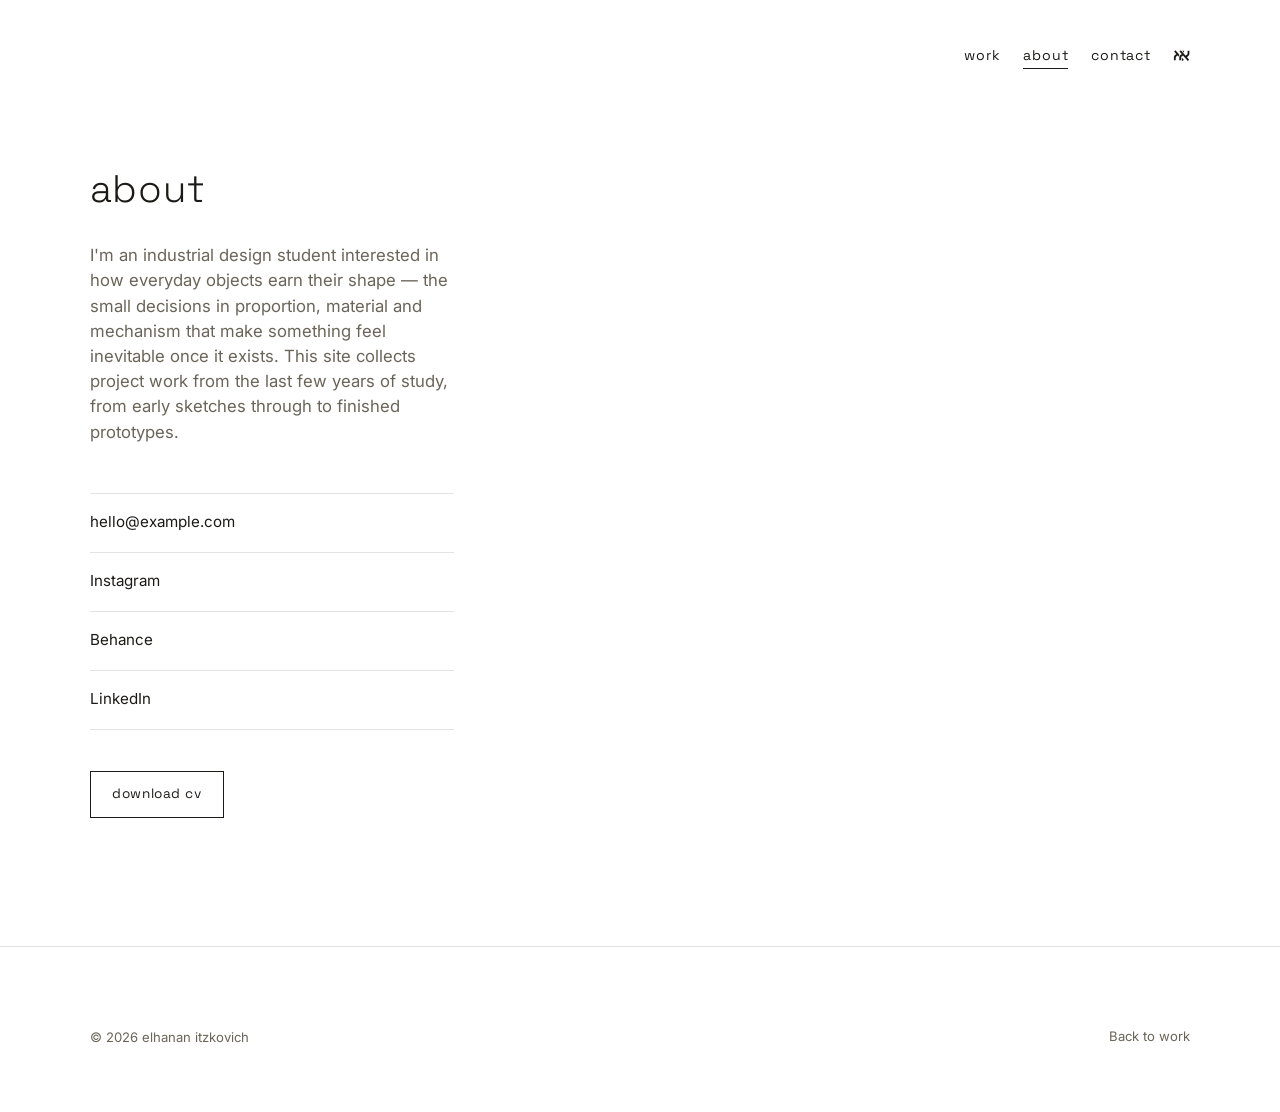
==== about.html @ efc43c5c "Initial commit: portfolio demo site Minimalist industrial design portfolio with scroll-drawn single-" ====
<!doctype html>
<html lang="en">
<head>
  <meta charset="utf-8" />
  <meta name="viewport" content="width=device-width, initial-scale=1" />
  <title>About — elhanan itzkovich</title>
  <link rel="stylesheet" href="style.css" />
</head>
<body data-page="about">

  <nav class="site-nav" aria-label="Primary">
    <div class="menu-row">
      <a href="index.html#work" data-nav="work">Work</a>
      <a href="about.html" data-nav="about">About</a>
      <a href="about.html#contact" data-nav="contact">Contact</a>
      <a class="menu-logo" href="index.html" aria-label="elhanan itzkovich — home">
        <svg viewBox="10 6 114 86" aria-hidden="true" focusable="false">
          <g fill="none" stroke="var(--fg)" stroke-width="12">
            <path d="M22 18 L78 82"/>
            <path d="M78 18 L78 36 Q78 50 60 56"/>
            <path d="M22 82 L22 64 Q22 50 40 44"/>
          </g>
          <g fill="none" stroke="var(--bg)" stroke-width="22" transform="translate(36,0)">
            <path d="M22 18 L78 82"/>
            <path d="M78 18 L78 36 Q78 50 60 56"/>
            <path d="M22 82 L22 64 Q22 50 40 44"/>
          </g>
          <g fill="none" stroke="var(--fg)" stroke-width="12" transform="translate(36,0)">
            <path d="M22 18 L78 82"/>
            <path d="M78 18 L78 36 Q78 50 60 56"/>
            <path d="M22 82 L22 64 Q22 50 40 44"/>
          </g>
        </svg>
      </a>
    </div>
    <button class="dot" aria-label="Open menu" type="button"></button>
  </nav>

  <main class="about-main" id="contact">
    <h1>About</h1>
    <p class="bio" id="about-bio"></p>

    <div class="about-links">
      <a id="link-email" href="#">
        <span class="link-label">Email</span>
        <span class="arrow">&rarr;</span>
      </a>
      <a id="link-instagram" href="#" target="_blank" rel="noopener">
        <span class="link-label">Instagram</span>
        <span class="arrow">&rarr;</span>
      </a>
      <a id="link-behance" href="#" target="_blank" rel="noopener">
        <span class="link-label">Behance</span>
        <span class="arrow">&rarr;</span>
      </a>
      <a id="link-linkedin" href="#" target="_blank" rel="noopener">
        <span class="link-label">LinkedIn</span>
        <span class="arrow">&rarr;</span>
      </a>
    </div>

    <a class="cv-button" id="cv-button" href="#" download>
      Download CV
    </a>
  </main>

  <footer class="site-footer">
    <span>&copy; <span id="year"></span> elhanan itzkovich</span>
    <a href="index.html#work">Back to work</a>
  </footer>

  <script src="data/works.js"></script>
  <script src="shared.js"></script>
  <script>document.getElementById("year").textContent = new Date().getFullYear();</script>
</body>
</html>
---- style.css ----
/* ---------------------------------------------------------------------
   Design tokens. Swap fonts / colors here to restyle the whole site.
   ------------------------------------------------------------------- */
@import url('https://fonts.googleapis.com/css2?family=Space+Grotesk:wght@300;400;500&family=Inter:wght@400;500&display=swap');

:root {
  --bg: #ffffff;
  --fg: #1c1a17;
  --fg-soft: #6b6559;
  --fg-faint: #a39c8c;
  --border: rgba(28, 26, 23, 0.12);
  --surface: rgba(28, 26, 23, 0.045);
  --surface-strong: rgba(28, 26, 23, 0.08);

  --font-display: 'Space Grotesk', 'Inter', ui-sans-serif, system-ui, -apple-system, sans-serif;
  --font-body: 'Inter', ui-sans-serif, system-ui, -apple-system, sans-serif;

  --ease: cubic-bezier(.22, 1, .36, 1);
  --dur-fast: .25s;
  --dur-med: .6s;
  --dur-slow: 1.1s;

  --lens-size: 220px;
  --page-pad: 7vw;
  color-scheme: light;
}

@media (prefers-color-scheme: dark) {
  :root {
    --bg: #15130f;
    --fg: #ece7dc;
    --fg-soft: #a9a193;
    --fg-faint: #716a5c;
    --border: rgba(236, 231, 220, 0.14);
    --surface: rgba(236, 231, 220, 0.05);
    --surface-strong: rgba(236, 231, 220, 0.09);
    color-scheme: dark;
  }
}

@media (prefers-reduced-motion: reduce) {
  :root {
    --dur-fast: .001s;
    --dur-med: .001s;
    --dur-slow: .001s;
  }
}

* { box-sizing: border-box; }

html, body {
  background: var(--bg);
  color: var(--fg);
}

body {
  margin: 0;
  font-family: var(--font-body);
  font-size: 16px;
  line-height: 1.5;
  -webkit-font-smoothing: antialiased;
  overflow-x: hidden;
}

img, svg, video { display: block; max-width: 100%; }

a {
  color: inherit;
  text-decoration: none;
}

ul { margin: 0; padding: 0; list-style: none; }

::selection { background: var(--fg); color: var(--bg); }

.visually-hidden {
  position: absolute;
  width: 1px; height: 1px;
  overflow: hidden;
  clip: rect(0 0 0 0);
  white-space: nowrap;
}

/* ---------------------------------------------------------------------
   Logo mark, sitting inside the nav row to the right of the menu links.
   ------------------------------------------------------------------- */
.site-nav .menu-logo {
  display: flex;
  align-items: center;
  width: 17px;
  color: var(--fg);
  opacity: 1;
  transition: opacity var(--dur-fast) var(--ease);
}

.site-nav .menu-logo svg {
  display: block;
  width: 100%;
  height: auto;
}

.site-nav .menu-logo:hover { opacity: .6; }

/* ---------------------------------------------------------------------
   Nav: Work · About · Contact, collapsing into a dot on scroll.
   ------------------------------------------------------------------- */
.site-nav {
  position: fixed;
  top: 2.2rem;
  right: var(--page-pad);
  z-index: 100;
}

.site-nav .menu-row {
  display: flex;
  align-items: center;
  gap: 1.6em;
  font-family: var(--font-display);
  font-weight: 400;
  font-size: .88rem;
  letter-spacing: .06em;
  text-transform: lowercase;
  padding: .5em 0;
  opacity: 1;
  transform: scale(1) translateX(0);
  transform-origin: right center;
  transition: opacity var(--dur-med) var(--ease), transform var(--dur-med) var(--ease);
}

.site-nav .menu-row a {
  position: relative;
  padding: .2em 0;
}

.site-nav .menu-row a::after {
  content: "";
  position: absolute;
  left: 0; right: 100%;
  bottom: 0;
  height: 1px;
  background: currentColor;
  transition: right var(--dur-fast) var(--ease);
}

.site-nav .menu-row a:hover::after,
.site-nav .menu-row a[aria-current="page"]::after {
  right: 0;
}

.site-nav .dot {
  position: absolute;
  top: 50%;
  right: 0;
  width: 22px;
  height: 22px;
  padding: 0;
  border: none;
  border-radius: 50%;
  background: var(--fg);
  transform: translate(0, -50%) scale(0);
  opacity: 0;
  transition: opacity var(--dur-fast) var(--ease), transform var(--dur-fast) var(--ease);
  cursor: pointer;
}

@keyframes dot-pop-in {
  0% { transform: translate(0, -50%) scale(0); }
  55% { transform: translate(0, -50%) scale(1.6); }
  100% { transform: translate(0, -50%) scale(1); }
}

@keyframes dot-pop-out {
  0% { transform: translate(0, -50%) scale(1); }
  40% { transform: translate(0, -50%) scale(1.6); }
  100% { transform: translate(0, -50%) scale(0); }
}

.site-nav.collapsed .menu-row {
  opacity: 0;
  pointer-events: none;
  transform: scale(.15) translateX(10px);
}

.site-nav.collapsed .dot {
  opacity: 1;
  animation: dot-pop-in var(--dur-med) var(--ease) both;
}

.site-nav.collapsed.expanded .menu-row {
  opacity: 1;
  pointer-events: auto;
  transform: scale(1) translateX(0);
}

.site-nav.collapsed.expanded .dot {
  opacity: 0;
  animation: dot-pop-out var(--dur-med) var(--ease) both;
}

@media (hover: hover) {
  .site-nav.collapsed:hover .menu-row {
    opacity: 1;
    pointer-events: auto;
    transform: scale(1) translateX(0);
  }
  .site-nav.collapsed:hover .dot {
    opacity: 0;
    animation: dot-pop-out var(--dur-med) var(--ease) both;
  }
}

/* ---------------------------------------------------------------------
   Hero
   ------------------------------------------------------------------- */
.hero {
  min-height: 72vh;
  display: flex;
  flex-direction: column;
  justify-content: center;
  padding: 8rem var(--page-pad) 4rem;
}

.hero .name {
  font-family: var(--font-display);
  font-weight: 300;
  font-size: clamp(2.6rem, 9vw, 6.4rem);
  letter-spacing: .06em;
  line-height: 1.02;
  margin: 0;
  text-transform: lowercase;
}

.hero .tagline {
  margin: 1.4rem 0 0;
  font-size: clamp(.95rem, 1.6vw, 1.15rem);
  color: var(--fg-soft);
  letter-spacing: .02em;
  max-width: 32em;
}

.hero .scroll-cue {
  margin-top: 4rem;
  font-size: .78rem;
  letter-spacing: .14em;
  text-transform: uppercase;
  color: var(--fg-faint);
  display: flex;
  align-items: center;
  gap: .6em;
}

.hero .scroll-cue::after {
  content: "";
  width: 1px;
  height: 2.6rem;
  background: linear-gradient(var(--fg-faint), transparent);
  animation: cue-pulse 2.4s var(--ease) infinite;
}

@media (prefers-reduced-motion: reduce) {
  .hero .scroll-cue::after { animation: none; }
}

@keyframes cue-pulse {
  0%, 100% { opacity: .25; }
  50% { opacity: .9; }
}

/* ---------------------------------------------------------------------
   Works feed: asymmetric, alternating layout
   ------------------------------------------------------------------- */
.works-feed {
  padding: 6vh var(--page-pad) 20vh;
}

.work-entry {
  position: relative;
  display: flex;
  margin: 0 0 16vh;
}

.work-entry:last-child { margin-bottom: 4vh; }

.work-entry[data-align="left"] { justify-content: flex-start; }
.work-entry[data-align="right"] { justify-content: flex-end; }

.work-entry[data-size="large"] .work-card { width: min(640px, 72vw); }
.work-entry[data-size="medium"] .work-card { width: min(480px, 58vw); }
.work-entry[data-size="small"] .work-card { width: min(360px, 46vw); }

.work-entry:nth-child(odd) { transform: translateY(0); }
.work-entry:nth-child(even) { margin-top: 4vh; }

.work-card { display: block; }

.work-card a.work-link {
  display: block;
  color: inherit;
}

.work-visual {
  position: relative;
  aspect-ratio: 1 / 1.08;
  border-radius: 3px;
  overflow: hidden;
  background: var(--surface);
  cursor: pointer;
}

.work-visual .glow {
  position: absolute;
  inset: -25%;
  background-size: cover;
  background-position: center;
  filter: blur(46px) brightness(.5) saturate(1.3);
  transform: scale(1.15);
  opacity: .85;
  transition: opacity var(--dur-med) var(--ease);
}

.work-visual .tiny-bg,
.work-visual .medium-img {
  position: absolute;
  inset: 0;
  width: 100%;
  height: 100%;
  object-fit: cover;
}

.work-visual .tiny-bg {
  filter: blur(16px) saturate(1.05);
  transform: scale(1.12);
}

.work-visual .medium-img {
  opacity: 0;
  transition: opacity var(--dur-med) var(--ease);
  -webkit-mask-image: radial-gradient(circle var(--lens-size) at var(--mx, 50%) var(--my, 42%), #000 0%, #000 52%, transparent 96%);
  mask-image: radial-gradient(circle var(--lens-size) at var(--mx, 50%) var(--my, 42%), #000 0%, #000 52%, transparent 96%);
}

.work-visual .medium-img.loaded { opacity: 1; }

.work-visual.lens-active .medium-img.loaded { opacity: 1; }

.work-visual .sketch-svg {
  position: absolute;
  inset: 0;
  width: 100%;
  height: 100%;
}

.work-visual .sketch-svg path {
  fill: none;
  stroke: var(--fg);
  stroke-width: 1.6;
  stroke-linecap: round;
  stroke-linejoin: round;
  vector-effect: non-scaling-stroke;
}

/* mobile / no-hover: reveal fully once drawn, no lens mask */
.work-visual.revealed .medium-img {
  -webkit-mask-image: none;
  mask-image: none;
  opacity: 1;
}

.work-meta {
  margin-top: 1.1rem;
  display: flex;
  align-items: baseline;
  justify-content: space-between;
  gap: 1em;
  font-size: .82rem;
  color: var(--fg-soft);
}

.work-meta .work-title {
  font-family: var(--font-display);
  font-size: 1rem;
  color: var(--fg);
  letter-spacing: .01em;
}

.work-meta .work-tags { white-space: nowrap; }

/* Hover tooltip (desktop) */
.work-tooltip {
  position: absolute;
  left: 1rem;
  bottom: 1rem;
  max-width: calc(100% - 2rem);
  background: var(--bg);
  border: 1px solid var(--border);
  padding: .9rem 1.1rem;
  opacity: 0;
  transform: translateY(6px);
  transition: opacity var(--dur-fast) var(--ease), transform var(--dur-fast) var(--ease);
  pointer-events: none;
  z-index: 2;
}

@media (hover: hover) {
  .work-visual:hover .work-tooltip,
  .work-visual:focus-visible .work-tooltip {
    opacity: 1;
    transform: translateY(0);
  }
}

.work-tooltip .tt-title {
  font-family: var(--font-display);
  font-size: .95rem;
  letter-spacing: .01em;
}

.work-tooltip .tt-sub {
  margin-top: .2rem;
  font-size: .76rem;
  color: var(--fg-soft);
  letter-spacing: .03em;
}

.work-tooltip .tt-desc {
  margin-top: .5rem;
  font-size: .8rem;
  color: var(--fg-soft);
  max-width: 28em;
}

/* Mobile: no hover, so description sits below the sketch */
.work-card .mobile-caption {
  display: none;
}

@media (hover: none) {
  .work-tooltip { display: none; }
  .work-card .mobile-caption {
    display: block;
    margin-top: .9rem;
    font-size: .85rem;
    color: var(--fg-soft);
  }
  .work-card .mobile-caption .tt-title {
    font-family: var(--font-display);
    font-size: 1rem;
    color: var(--fg);
  }
  .work-card .mobile-caption .tt-sub {
    margin-top: .15rem;
    font-size: .76rem;
    letter-spacing: .03em;
  }
  .work-card .mobile-caption .tt-desc { margin-top: .45rem; }
}

@media (max-width: 720px) {
  .work-entry[data-size="large"] .work-card,
  .work-entry[data-size="medium"] .work-card,
  .work-entry[data-size="small"] .work-card {
    width: 88vw;
  }
  .work-entry { justify-content: center !important; }
  .work-entry:nth-child(even) { margin-top: 0; }
  .work-entry { margin-bottom: 11vh; }
  .hero { padding: 7rem var(--page-pad) 3rem; min-height: 60vh; }
}

/* ---------------------------------------------------------------------
   Footer (home)
   ------------------------------------------------------------------- */
.site-footer {
  padding: 5rem var(--page-pad) 4rem;
  border-top: 1px solid var(--border);
  display: flex;
  justify-content: space-between;
  align-items: center;
  flex-wrap: wrap;
  gap: 1.2rem;
  font-size: .82rem;
  color: var(--fg-soft);
}

.site-footer a { border-bottom: 1px solid transparent; transition: border-color var(--dur-fast) var(--ease); }
.site-footer a:hover { border-color: currentColor; }

/* ---------------------------------------------------------------------
   Project page
   ------------------------------------------------------------------- */
.project-header {
  padding: 9rem var(--page-pad) 3rem;
  max-width: 48em;
}

.project-header .back-link {
  display: inline-flex;
  align-items: center;
  gap: .5em;
  font-size: .8rem;
  letter-spacing: .04em;
  color: var(--fg-soft);
  margin-bottom: 2.4rem;
}

.project-header .back-link:hover { color: var(--fg); }

.project-header .p-title {
  font-family: var(--font-display);
  font-weight: 300;
  font-size: clamp(2rem, 5.6vw, 3.4rem);
  letter-spacing: .02em;
  margin: 0 0 .9rem;
  text-transform: lowercase;
}

.project-header .p-meta {
  font-size: .85rem;
  letter-spacing: .04em;
  color: var(--fg-soft);
  text-transform: uppercase;
  margin-bottom: 1.6rem;
}

.project-header .p-meta span + span::before { content: " \2014 "; }

.project-header .p-intro {
  font-size: 1.05rem;
  color: var(--fg-soft);
  max-width: 38em;
}

.project-hero-visual {
  margin: 1rem var(--page-pad) 5rem;
  position: relative;
  background: var(--surface);
  aspect-ratio: 16 / 9;
  overflow: hidden;
  border-radius: 3px;
}

.project-hero-visual .glow {
  position: absolute;
  inset: -25%;
  background-size: cover;
  background-position: center;
  filter: blur(60px) brightness(.5) saturate(1.3);
  transform: scale(1.15);
  opacity: .7;
}

.project-hero-visual img {
  position: absolute;
  inset: 0;
  width: 100%;
  height: 100%;
  object-fit: cover;
}

.project-section {
  padding: 0 var(--page-pad) 5rem;
  max-width: 48em;
}

.project-section h2 {
  font-family: var(--font-display);
  font-weight: 400;
  font-size: 1rem;
  letter-spacing: .1em;
  text-transform: uppercase;
  color: var(--fg-soft);
  margin: 0 0 1.2rem;
}

.project-section p { color: var(--fg-soft); margin: 0 0 1em; }

.project-section ul.materials-list {
  display: flex;
  flex-direction: column;
  gap: .5em;
}

.project-section ul.materials-list li {
  padding: .6em 0;
  border-bottom: 1px solid var(--border);
  font-size: .95rem;
  color: var(--fg-soft);
}

.project-gallery {
  padding: 0 var(--page-pad) 5rem;
  display: grid;
  grid-template-columns: repeat(2, 1fr);
  gap: 1.4rem;
}

.project-gallery figure {
  margin: 0;
  background: var(--surface);
  overflow: hidden;
  border-radius: 3px;
}

.project-gallery img, .project-gallery video {
  width: 100%;
  height: 100%;
  object-fit: cover;
  aspect-ratio: 4 / 5;
}

.project-gallery figcaption {
  margin-top: .6rem;
  font-size: .78rem;
  color: var(--fg-faint);
}

.project-gallery .gallery-item:first-child {
  grid-column: 1 / -1;
}
.project-gallery .gallery-item:first-child img,
.project-gallery .gallery-item:first-child video {
  aspect-ratio: 16 / 9;
}

@media (max-width: 640px) {
  .project-gallery { grid-template-columns: 1fr; }
}

.project-nav {
  display: flex;
  justify-content: space-between;
  border-top: 1px solid var(--border);
  margin: 2rem var(--page-pad) 0;
  padding-top: 0;
}

.project-nav a {
  flex: 1;
  padding: 2.4rem 0;
  font-size: .85rem;
  color: var(--fg-soft);
  display: flex;
  flex-direction: column;
  gap: .4em;
  transition: color var(--dur-fast) var(--ease);
}

.project-nav a:hover { color: var(--fg); }

.project-nav a.next { text-align: right; align-items: flex-end; }

.project-nav .nav-label {
  font-size: .72rem;
  letter-spacing: .12em;
  text-transform: uppercase;
  color: var(--fg-faint);
}

.project-nav .nav-title {
  font-family: var(--font-display);
  font-size: 1.1rem;
  color: inherit;
  text-transform: lowercase;
}

.not-found {
  padding: 10rem var(--page-pad);
  text-align: center;
}

/* ---------------------------------------------------------------------
   About page
   ------------------------------------------------------------------- */
.about-main {
  padding: 10rem var(--page-pad) 8rem;
  max-width: 34em;
}

.about-main h1 {
  font-family: var(--font-display);
  font-weight: 300;
  font-size: clamp(1.8rem, 4vw, 2.4rem);
  letter-spacing: .02em;
  margin: 0 0 1.6rem;
  text-transform: lowercase;
}

.about-main .bio {
  font-size: 1.05rem;
  color: var(--fg-soft);
  margin-bottom: 3rem;
}

.about-links {
  display: flex;
  flex-direction: column;
  gap: 0;
  border-top: 1px solid var(--border);
  margin-bottom: 2.6rem;
}

.about-links a, .about-links .static-row {
  display: flex;
  justify-content: space-between;
  align-items: center;
  padding: 1.1rem 0;
  border-bottom: 1px solid var(--border);
  font-size: .95rem;
}

.about-links a .arrow {
  opacity: 0;
  transform: translateX(-4px);
  transition: opacity var(--dur-fast) var(--ease), transform var(--dur-fast) var(--ease);
}

.about-links a:hover .arrow {
  opacity: 1;
  transform: translateX(0);
}

.cv-button {
  display: inline-flex;
  align-items: center;
  gap: .6em;
  padding: .9em 1.6em;
  border: 1px solid var(--fg);
  font-family: var(--font-display);
  font-size: .85rem;
  letter-spacing: .04em;
  text-transform: lowercase;
  transition: background var(--dur-fast) var(--ease), color var(--dur-fast) var(--ease);
}

.cv-button:hover {
  background: var(--fg);
  color: var(--bg);
}
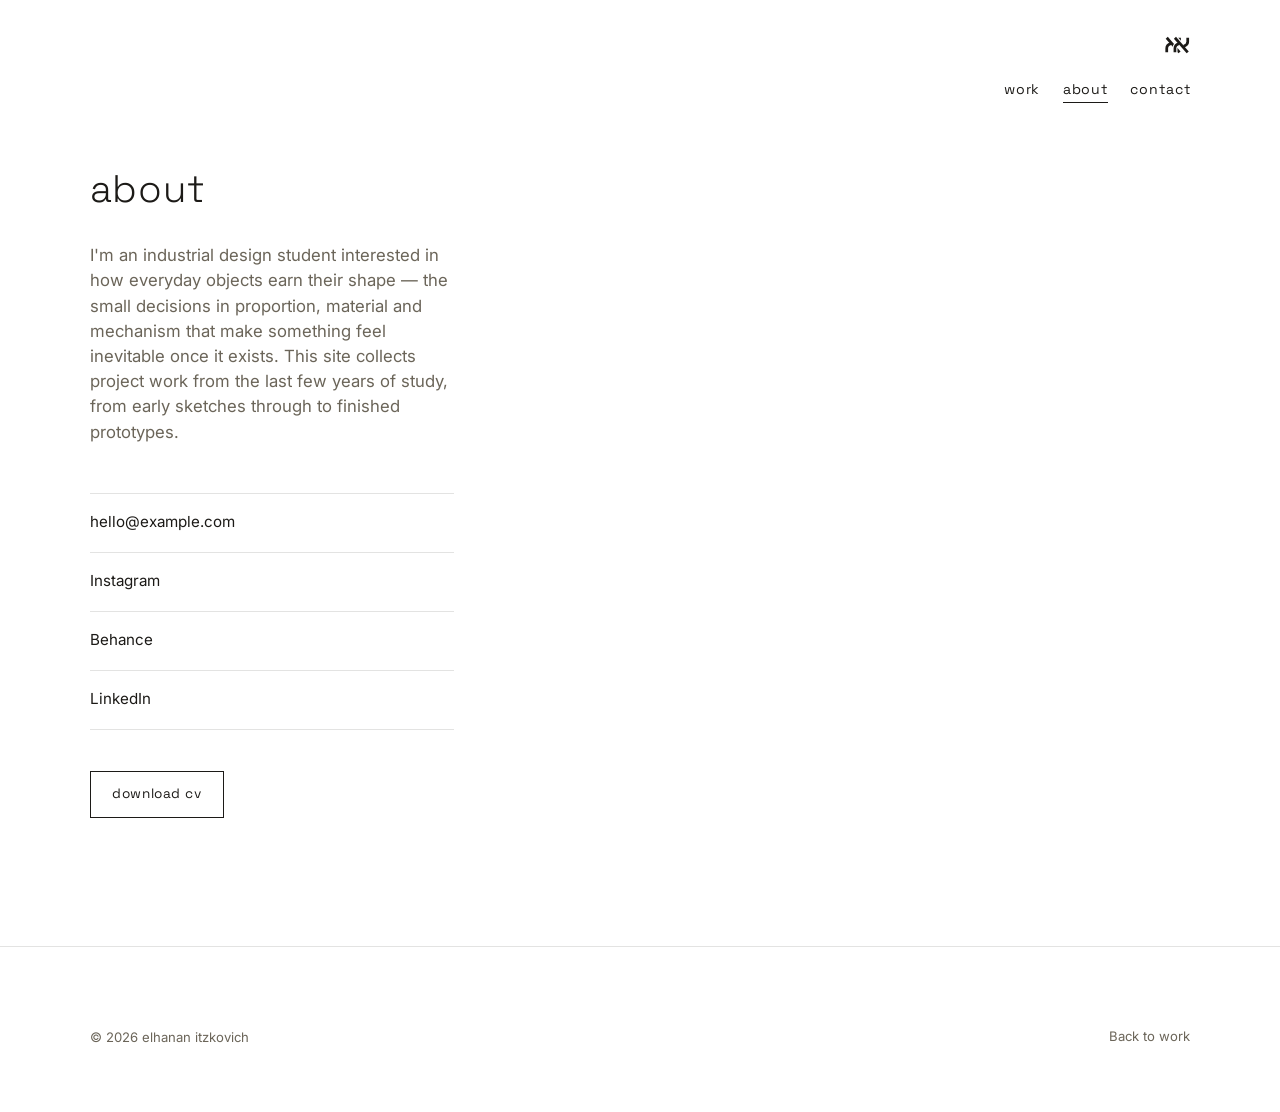
==== commit fcb608a2: "Move the logo above the nav, out of the collapsing menu The logo lived inside .menu-row, so it shran" ====
--- a/about.html
+++ b/about.html
@@ -9,31 +9,33 @@
 <body data-page="about">
 
   <nav class="site-nav" aria-label="Primary">
-    <div class="menu-row">
-      <a href="index.html#work" data-nav="work">Work</a>
-      <a href="about.html" data-nav="about">About</a>
-      <a href="about.html#contact" data-nav="contact">Contact</a>
-      <a class="menu-logo" href="index.html" aria-label="elhanan itzkovich — home">
-        <svg viewBox="10 6 114 86" aria-hidden="true" focusable="false">
-          <g fill="none" stroke="var(--fg)" stroke-width="12">
-            <path d="M22 18 L78 82"/>
-            <path d="M78 18 L78 36 Q78 50 60 56"/>
-            <path d="M22 82 L22 64 Q22 50 40 44"/>
-          </g>
-          <g fill="none" stroke="var(--bg)" stroke-width="22" transform="translate(36,0)">
-            <path d="M22 18 L78 82"/>
-            <path d="M78 18 L78 36 Q78 50 60 56"/>
-            <path d="M22 82 L22 64 Q22 50 40 44"/>
-          </g>
-          <g fill="none" stroke="var(--fg)" stroke-width="12" transform="translate(36,0)">
-            <path d="M22 18 L78 82"/>
-            <path d="M78 18 L78 36 Q78 50 60 56"/>
-            <path d="M22 82 L22 64 Q22 50 40 44"/>
-          </g>
-        </svg>
-      </a>
+    <a class="menu-logo" href="index.html" aria-label="elhanan itzkovich — home">
+      <svg viewBox="10 6 114 86" aria-hidden="true" focusable="false">
+        <g fill="none" stroke="var(--fg)" stroke-width="12">
+          <path d="M22 18 L78 82"/>
+          <path d="M78 18 L78 36 Q78 50 60 56"/>
+          <path d="M22 82 L22 64 Q22 50 40 44"/>
+        </g>
+        <g fill="none" stroke="var(--bg)" stroke-width="22" transform="translate(36,0)">
+          <path d="M22 18 L78 82"/>
+          <path d="M78 18 L78 36 Q78 50 60 56"/>
+          <path d="M22 82 L22 64 Q22 50 40 44"/>
+        </g>
+        <g fill="none" stroke="var(--fg)" stroke-width="12" transform="translate(36,0)">
+          <path d="M22 18 L78 82"/>
+          <path d="M78 18 L78 36 Q78 50 60 56"/>
+          <path d="M22 82 L22 64 Q22 50 40 44"/>
+        </g>
+      </svg>
+    </a>
+    <div class="nav-controls">
+      <div class="menu-row">
+        <a href="index.html#work" data-nav="work">Work</a>
+        <a href="about.html" data-nav="about">About</a>
+        <a href="about.html#contact" data-nav="contact">Contact</a>
+      </div>
+      <button class="dot" aria-label="Open menu" type="button"></button>
     </div>
-    <button class="dot" aria-label="Open menu" type="button"></button>
   </nav>
 
   <main class="about-main" id="contact">
--- a/style.css
+++ b/style.css
@@ -20,7 +20,6 @@
   --dur-med: .6s;
   --dur-slow: 1.1s;
 
-  --lens-size: 220px;
   --page-pad: 7vw;
   color-scheme: light;
 }
@@ -82,12 +81,14 @@
 }
 
 /* ---------------------------------------------------------------------
-   Logo mark, sitting inside the nav row to the right of the menu links.
+   Logo mark, sitting above the menu row/dot — independent of them, so
+   it stays put while the menu collapses into a dot on scroll.
    ------------------------------------------------------------------- */
 .site-nav .menu-logo {
   display: flex;
   align-items: center;
-  width: 17px;
+  width: 26px;
+  margin-bottom: .9rem;
   color: var(--fg);
   opacity: 1;
   transition: opacity var(--dur-fast) var(--ease);
@@ -109,6 +110,13 @@
   top: 2.2rem;
   right: var(--page-pad);
   z-index: 100;
+  display: flex;
+  flex-direction: column;
+  align-items: flex-end;
+}
+
+.site-nav .nav-controls {
+  position: relative;
 }
 
 .site-nav .menu-row {
@@ -270,78 +278,66 @@
    Works feed: asymmetric, alternating layout
    ------------------------------------------------------------------- */
 .works-feed {
+  position: relative;
   padding: 6vh var(--page-pad) 20vh;
 }
 
 .work-entry {
   position: relative;
-  display: flex;
-  margin: 0 0 16vh;
+  z-index: 1;
+  display: flex;
+  margin: 0 0 20vh;
+  margin-left: var(--indent, 0%);
 }
 
 .work-entry:last-child { margin-bottom: 4vh; }
-
-.work-entry[data-align="left"] { justify-content: flex-start; }
-.work-entry[data-align="right"] { justify-content: flex-end; }
 
 .work-entry[data-size="large"] .work-card { width: min(640px, 72vw); }
 .work-entry[data-size="medium"] .work-card { width: min(480px, 58vw); }
 .work-entry[data-size="small"] .work-card { width: min(360px, 46vw); }
 
-.work-entry:nth-child(odd) { transform: translateY(0); }
-.work-entry:nth-child(even) { margin-top: 4vh; }
-
 .work-card { display: block; }
 
-.work-card a.work-link {
-  display: block;
-  color: inherit;
-}
-
-.work-visual {
-  position: relative;
-  aspect-ratio: 1 / 1.08;
-  border-radius: 3px;
-  overflow: hidden;
-  background: var(--surface);
-  cursor: pointer;
-}
-
-.work-visual .glow {
+/* The thread connecting one work's line to the next: positioned behind
+   the whole gap (including the title/caption text), spanning from the
+   bottom of the sketch above to the top of the sketch below — their
+   actual horizontal centers, measured in JS, since works sit at varying
+   indents rather than directly above one another. */
+.work-connector {
   position: absolute;
-  inset: -25%;
-  background-size: cover;
-  background-position: center;
-  filter: blur(46px) brightness(.5) saturate(1.3);
-  transform: scale(1.15);
-  opacity: .85;
-  transition: opacity var(--dur-med) var(--ease);
-}
-
-.work-visual .tiny-bg,
-.work-visual .medium-img {
+  left: 0;
+  width: 100%;
+  z-index: 0;
+  pointer-events: none;
+}
+
+.work-connector svg {
   position: absolute;
   inset: 0;
   width: 100%;
   height: 100%;
-  object-fit: cover;
-}
-
-.work-visual .tiny-bg {
-  filter: blur(16px) saturate(1.05);
-  transform: scale(1.12);
-}
-
-.work-visual .medium-img {
-  opacity: 0;
-  transition: opacity var(--dur-med) var(--ease);
-  -webkit-mask-image: radial-gradient(circle var(--lens-size) at var(--mx, 50%) var(--my, 42%), #000 0%, #000 52%, transparent 96%);
-  mask-image: radial-gradient(circle var(--lens-size) at var(--mx, 50%) var(--my, 42%), #000 0%, #000 52%, transparent 96%);
-}
-
-.work-visual .medium-img.loaded { opacity: 1; }
-
-.work-visual.lens-active .medium-img.loaded { opacity: 1; }
+  overflow: visible;
+}
+
+.work-connector path {
+  fill: none;
+  stroke: var(--fg);
+  stroke-width: 1.6;
+  stroke-linecap: round;
+  vector-effect: non-scaling-stroke;
+}
+
+.work-card a.work-link {
+  display: block;
+  color: inherit;
+}
+
+.work-visual {
+  position: relative;
+  aspect-ratio: 1 / 1.08;
+  cursor: pointer;
+  overflow: hidden;
+}
 
 .work-visual .sketch-svg {
   position: absolute;
@@ -359,13 +355,6 @@
   vector-effect: non-scaling-stroke;
 }
 
-/* mobile / no-hover: reveal fully once drawn, no lens mask */
-.work-visual.revealed .medium-img {
-  -webkit-mask-image: none;
-  mask-image: none;
-  opacity: 1;
-}
-
 .work-meta {
   margin-top: 1.1rem;
   display: flex;
@@ -387,25 +376,27 @@
 
 /* Hover tooltip (desktop) */
 .work-tooltip {
-  position: absolute;
-  left: 1rem;
-  bottom: 1rem;
-  max-width: calc(100% - 2rem);
+  position: fixed;
+  left: 0;
+  top: 0;
+  width: 260px;
   background: var(--bg);
   border: 1px solid var(--border);
   padding: .9rem 1.1rem;
   opacity: 0;
-  transform: translateY(6px);
+  transform: scale(.98);
+  transform-origin: top left;
   transition: opacity var(--dur-fast) var(--ease), transform var(--dur-fast) var(--ease);
   pointer-events: none;
-  z-index: 2;
+  z-index: 50;
+  will-change: left, top, transform;
 }
 
 @media (hover: hover) {
   .work-visual:hover .work-tooltip,
   .work-visual:focus-visible .work-tooltip {
     opacity: 1;
-    transform: translateY(0);
+    transform: scale(1);
   }
 }
 
@@ -461,9 +452,7 @@
   .work-entry[data-size="small"] .work-card {
     width: 88vw;
   }
-  .work-entry { justify-content: center !important; }
-  .work-entry:nth-child(even) { margin-top: 0; }
-  .work-entry { margin-bottom: 11vh; }
+  .work-entry { justify-content: center; margin-left: 0 !important; }
   .hero { padding: 7rem var(--page-pad) 3rem; min-height: 60vh; }
 }
 
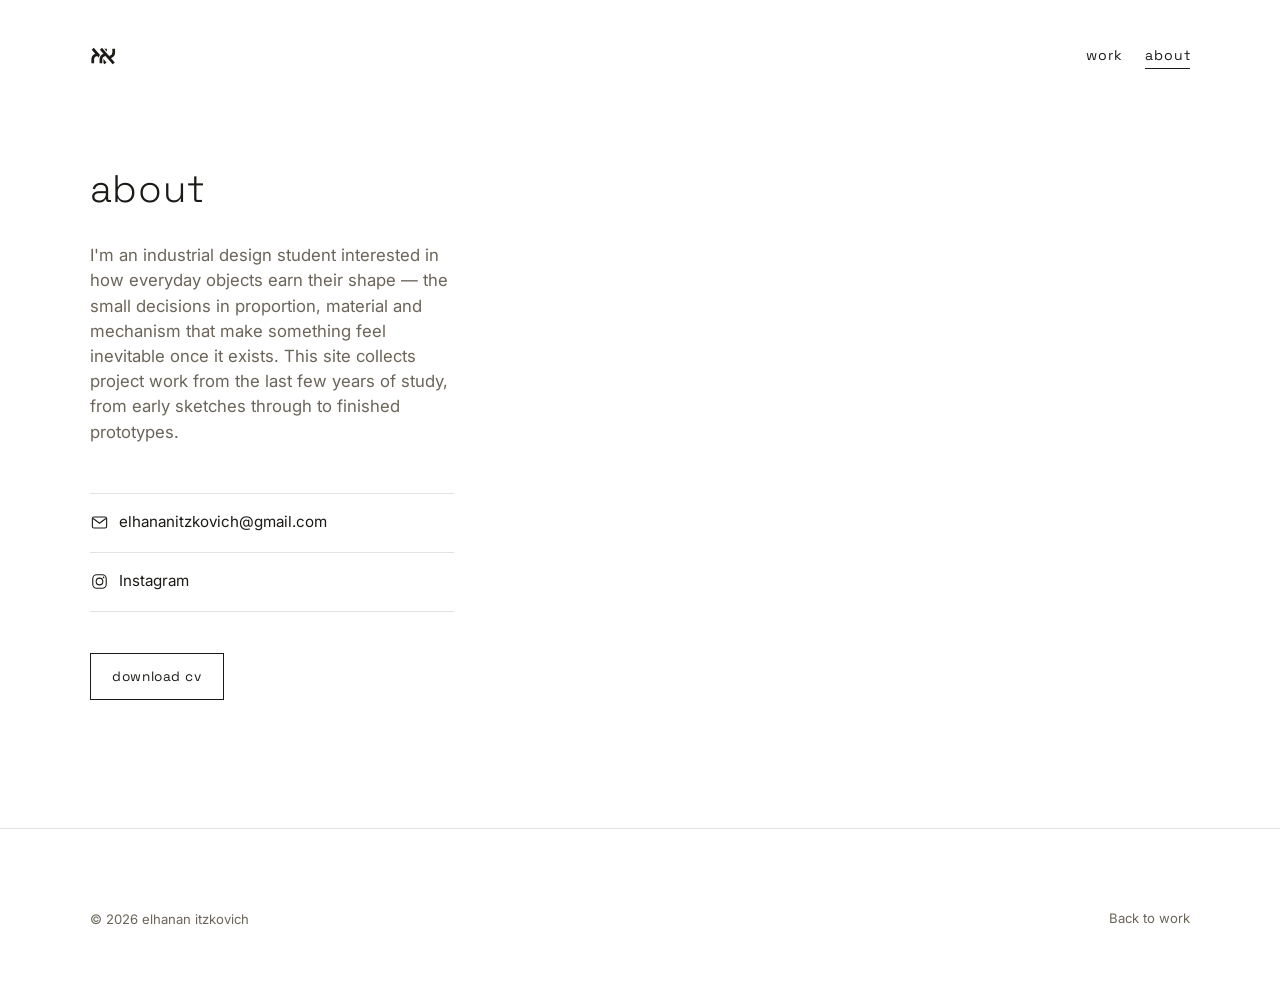
==== commit 5fee8e5d: "Nav cleanup, gallery layout, page transitions, social link redesign - Remove "Contact" from the nav " ====
--- a/about.html
+++ b/about.html
@@ -32,7 +32,6 @@
       <div class="menu-row">
         <a href="index.html#work" data-nav="work">Work</a>
         <a href="about.html" data-nav="about">About</a>
-        <a href="about.html#contact" data-nav="contact">Contact</a>
       </div>
       <button class="dot" aria-label="Open menu" type="button"></button>
     </div>
@@ -43,20 +42,25 @@
     <p class="bio" id="about-bio"></p>
 
     <div class="about-links">
-      <a id="link-email" href="#">
-        <span class="link-label">Email</span>
+      <a id="link-email" class="absorb-link" href="#">
+        <span class="link-main">
+          <svg class="link-icon" viewBox="0 0 24 24" fill="none" stroke="currentColor" stroke-width="1.4" aria-hidden="true">
+            <rect x="3" y="5" width="18" height="14" rx="2"/>
+            <path d="M4 7l8 6 8-6"/>
+          </svg>
+          <span class="link-label">Email</span>
+        </span>
         <span class="arrow">&rarr;</span>
       </a>
-      <a id="link-instagram" href="#" target="_blank" rel="noopener">
-        <span class="link-label">Instagram</span>
-        <span class="arrow">&rarr;</span>
-      </a>
-      <a id="link-behance" href="#" target="_blank" rel="noopener">
-        <span class="link-label">Behance</span>
-        <span class="arrow">&rarr;</span>
-      </a>
-      <a id="link-linkedin" href="#" target="_blank" rel="noopener">
-        <span class="link-label">LinkedIn</span>
+      <a id="link-instagram" class="absorb-link" href="#" target="_blank" rel="noopener">
+        <span class="link-main">
+          <svg class="link-icon" viewBox="0 0 24 24" fill="none" stroke="currentColor" stroke-width="1.4" aria-hidden="true">
+            <rect x="3.5" y="3.5" width="17" height="17" rx="5"/>
+            <circle cx="12" cy="12" r="4.2"/>
+            <circle cx="17.2" cy="6.8" r="1" fill="currentColor" stroke="none"/>
+          </svg>
+          <span class="link-label">Instagram</span>
+        </span>
         <span class="arrow">&rarr;</span>
       </a>
     </div>
--- a/style.css
+++ b/style.css
@@ -45,6 +45,40 @@
   }
 }
 
+/* ---------------------------------------------------------------------
+   Page transitions: a soft fade + rise between full page navigations
+   (home -> a project, project -> project, etc). Browsers without
+   cross-document View Transitions support just navigate normally, no
+   fallback needed.
+   ------------------------------------------------------------------- */
+@view-transition {
+  navigation: auto;
+}
+
+::view-transition-old(root),
+::view-transition-new(root) {
+  animation-duration: .45s;
+  animation-timing-function: var(--ease);
+}
+
+::view-transition-old(root) { animation-name: page-out; }
+::view-transition-new(root) { animation-name: page-in; }
+
+@keyframes page-out {
+  to { opacity: 0; transform: translateY(-10px); }
+}
+@keyframes page-in {
+  from { opacity: 0; transform: translateY(10px); }
+}
+
+@media (prefers-reduced-motion: reduce) {
+  ::view-transition-group(*),
+  ::view-transition-old(*),
+  ::view-transition-new(*) {
+    animation: none !important;
+  }
+}
+
 * { box-sizing: border-box; }
 
 html, body {
@@ -81,14 +115,15 @@
 }
 
 /* ---------------------------------------------------------------------
-   Logo mark, sitting above the menu row/dot — independent of them, so
-   it stays put while the menu collapses into a dot on scroll.
+   Logo mark, on the opposite (left) side from the menu/dot, but on
+   the same row — flex align-items:center on the shared .site-nav row
+   keeps it vertically centered against the dot regardless of either
+   element's own height, instead of lining them up by hand.
    ------------------------------------------------------------------- */
 .site-nav .menu-logo {
   display: flex;
   align-items: center;
   width: 26px;
-  margin-bottom: .9rem;
   color: var(--fg);
   opacity: 1;
   transition: opacity var(--dur-fast) var(--ease);
@@ -108,11 +143,13 @@
 .site-nav {
   position: fixed;
   top: 2.2rem;
+  left: var(--page-pad);
   right: var(--page-pad);
   z-index: 100;
   display: flex;
-  flex-direction: column;
-  align-items: flex-end;
+  flex-direction: row;
+  justify-content: space-between;
+  align-items: center;
 }
 
 .site-nav .nav-controls {
@@ -334,16 +371,20 @@
 
 .work-visual {
   position: relative;
-  aspect-ratio: 1 / 1.08;
   cursor: pointer;
   overflow: hidden;
 }
 
+/* The sketch SVG sizes itself directly from its own width + aspect-ratio
+   (not from a percentage height resolved against an ancestor) — some
+   WebKit/Safari builds don't reliably resolve a percentage height on an
+   absolutely positioned child against a parent sized only by
+   aspect-ratio, which let the SVG render far taller than its card on
+   macOS even though the same markup was fine elsewhere. */
 .work-visual .sketch-svg {
-  position: absolute;
-  inset: 0;
+  display: block;
   width: 100%;
-  height: 100%;
+  aspect-ratio: 1 / 1.08;
 }
 
 .work-visual .sketch-svg path {
@@ -382,7 +423,7 @@
   width: 260px;
   background: var(--bg);
   border: 1px solid var(--border);
-  padding: .9rem 1.1rem;
+  overflow: hidden;
   opacity: 0;
   transform: scale(.98);
   transform-origin: top left;
@@ -392,6 +433,21 @@
   will-change: left, top, transform;
 }
 
+.work-tooltip .tt-image {
+  display: block;
+  width: 100%;
+  aspect-ratio: 4 / 3;
+  object-fit: cover;
+}
+
+.work-tooltip .tt-title,
+.work-tooltip .tt-sub,
+.work-tooltip .tt-desc {
+  padding: 0 1.1rem;
+}
+
+.work-tooltip .tt-title { margin-top: .9rem; }
+
 @media (hover: hover) {
   .work-visual:hover .work-tooltip,
   .work-visual:focus-visible .work-tooltip {
@@ -415,6 +471,7 @@
 
 .work-tooltip .tt-desc {
   margin-top: .5rem;
+  padding-bottom: .9rem;
   font-size: .8rem;
   color: var(--fg-soft);
   max-width: 28em;
@@ -521,29 +578,15 @@
 
 .project-hero-visual {
   margin: 1rem var(--page-pad) 5rem;
-  position: relative;
   background: var(--surface);
-  aspect-ratio: 16 / 9;
   overflow: hidden;
   border-radius: 3px;
 }
 
-.project-hero-visual .glow {
-  position: absolute;
-  inset: -25%;
-  background-size: cover;
-  background-position: center;
-  filter: blur(60px) brightness(.5) saturate(1.3);
-  transform: scale(1.15);
-  opacity: .7;
-}
-
 .project-hero-visual img {
-  position: absolute;
-  inset: 0;
+  display: block;
   width: 100%;
-  height: 100%;
-  object-fit: cover;
+  height: auto;
 }
 
 .project-section {
@@ -591,10 +634,9 @@
 }
 
 .project-gallery img, .project-gallery video {
+  display: block;
   width: 100%;
-  height: 100%;
-  object-fit: cover;
-  aspect-ratio: 4 / 5;
+  height: auto;
 }
 
 .project-gallery figcaption {
@@ -603,12 +645,9 @@
   color: var(--fg-faint);
 }
 
-.project-gallery .gallery-item:first-child {
+.project-gallery .gallery-item:first-child,
+.project-gallery .gallery-item.wide {
   grid-column: 1 / -1;
-}
-.project-gallery .gallery-item:first-child img,
-.project-gallery .gallery-item:first-child video {
-  aspect-ratio: 16 / 9;
 }
 
 @media (max-width: 640px) {
@@ -695,12 +734,46 @@
   padding: 1.1rem 0;
   border-bottom: 1px solid var(--border);
   font-size: .95rem;
+  overflow: hidden;
+}
+
+.about-links .link-main {
+  display: flex;
+  align-items: center;
+  gap: .7em;
+  transform-origin: left center;
+  transition: transform .4s var(--ease), opacity .35s var(--ease);
+}
+
+.about-links .link-icon {
+  width: 19px;
+  height: 19px;
+  flex: none;
 }
 
 .about-links a .arrow {
   opacity: 0;
   transform: translateX(-4px);
   transition: opacity var(--dur-fast) var(--ease), transform var(--dur-fast) var(--ease);
+}
+
+/* The icon+label absorb into the arrow on click, instead of the page
+   just jumping away to the mail client / a new tab. */
+.about-links a.clicked .link-main {
+  transform: translateX(85%) scale(.15);
+  opacity: 0;
+}
+
+.about-links a.clicked .arrow {
+  opacity: 1;
+  transform: translateX(0);
+  animation: arrow-absorb .45s var(--ease);
+}
+
+@keyframes arrow-absorb {
+  0%, 40% { transform: scale(1); }
+  65% { transform: scale(1.4); }
+  100% { transform: scale(1); }
 }
 
 .about-links a:hover .arrow {
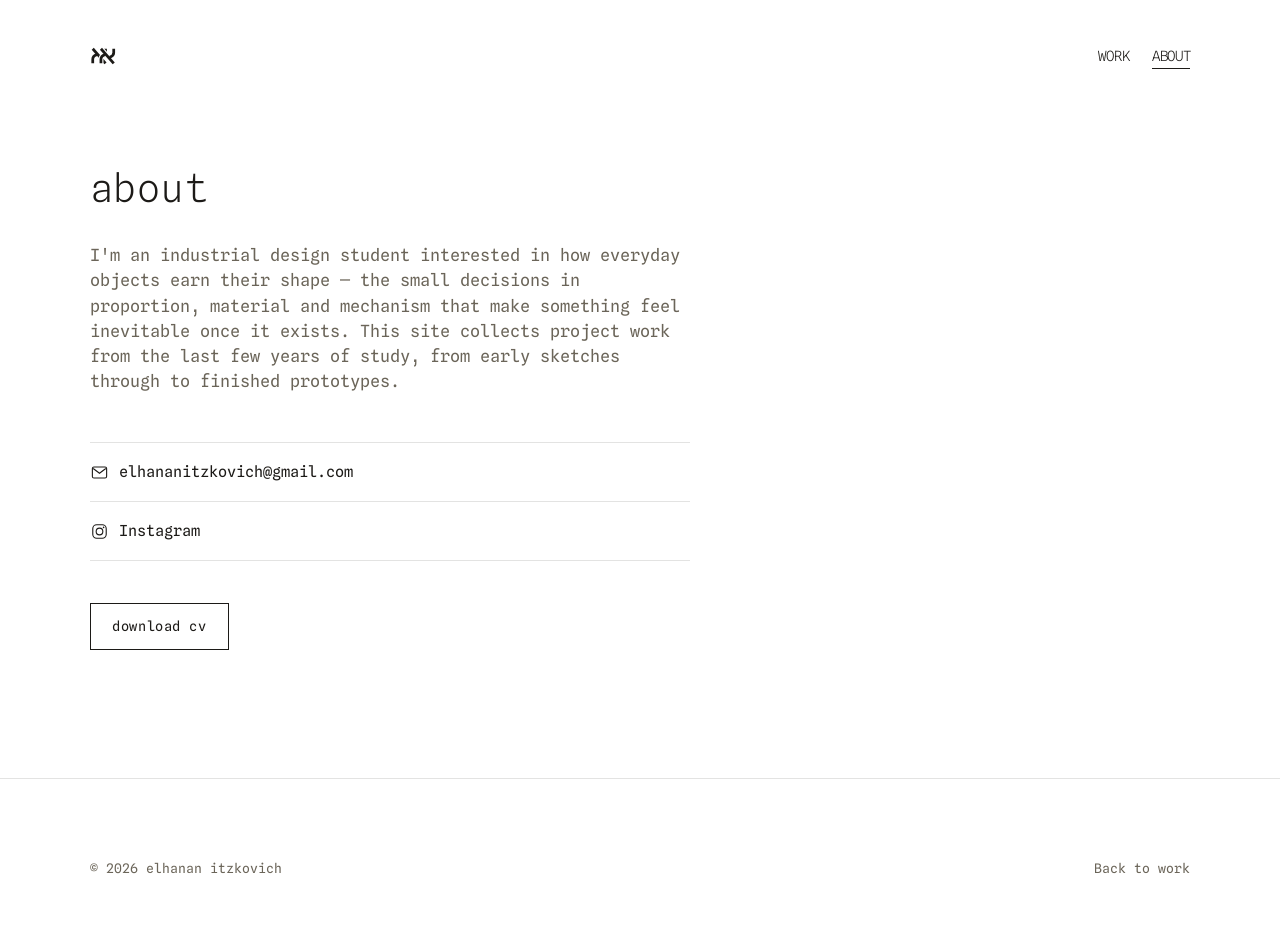
==== commit 60d8f41e: "Open the dot into a disc, and bring back the way out of a work Tapping the dot on a phone put the tw" ====
--- a/about.html
+++ b/about.html
@@ -29,6 +29,10 @@
       </svg>
     </a>
     <div class="nav-controls">
+      <!-- The ground the menu sits on once the dot is tapped: it grows
+           out of the dot, large enough to hold whatever the menu holds,
+           and runs off the corner of the screen. -->
+      <span class="menu-ground" aria-hidden="true"></span>
       <div class="menu-row">
         <a href="index.html#work" data-nav="work">Work</a>
         <a href="about.html" data-nav="about">About</a>
--- a/style.css
+++ b/style.css
@@ -1,7 +1,7 @@
 /* ---------------------------------------------------------------------
    Design tokens. Swap fonts / colors here to restyle the whole site.
    ------------------------------------------------------------------- */
-@import url('https://fonts.googleapis.com/css2?family=Space+Grotesk:wght@300;400;500&family=Inter:wght@400;500&display=swap');
+@import url('https://fonts.googleapis.com/css2?family=Spline+Sans+Mono:wght@300..700&display=swap');
 
 :root {
   --bg: #ffffff;
@@ -11,16 +11,33 @@
   --border: rgba(28, 26, 23, 0.12);
   --surface: rgba(28, 26, 23, 0.045);
   --surface-strong: rgba(28, 26, 23, 0.08);
-
-  --font-display: 'Space Grotesk', 'Inter', ui-sans-serif, system-ui, -apple-system, sans-serif;
-  --font-body: 'Inter', ui-sans-serif, system-ui, -apple-system, sans-serif;
+  /* The one colour on the site: the full stop after the name. */
+  --accent: #d2561c;
+  /* Backdrop for a cut-out photo, which has no background of its own.
+     It follows the page, so the object sits on white on the light theme
+     and on near-black on the dark one. */
+  --plate: var(--bg);
+
+  /* One face for the whole site — the one the menu was already set in.
+     Three families (a display, a body, a mono) meant the name, the
+     captions and the nav links each spoke differently; now the only
+     thing that changes from one to the next is size, weight and
+     tracking. Set it here and every page follows. */
+  --font: 'Spline Sans Mono', ui-monospace, 'SF Mono', Menlo, monospace;
 
   --ease: cubic-bezier(.22, 1, .36, 1);
   --dur-fast: .25s;
   --dur-med: .6s;
-  --dur-slow: 1.1s;
+  /* How long the card's photo and text take to travel to the project
+     page and back. */
+  --dur-lift: 1.1s;
+  /* A work sliding aside for the next one. */
+  --dur-swipe: .45s;
 
   --page-pad: 7vw;
+  /* How far up the hover preview comes. Short of 1 on purpose: the photo
+     is a hint of the work, and the drawn line stays the thing you read. */
+  --preview-dim: .50;
   color-scheme: light;
 }
 
@@ -33,6 +50,8 @@
     --border: rgba(236, 231, 220, 0.14);
     --surface: rgba(236, 231, 220, 0.05);
     --surface-strong: rgba(236, 231, 220, 0.09);
+  /* Lifted off the dark ground, where the light orange goes muddy. */
+  --accent: #ff8042;
     color-scheme: dark;
   }
 }
@@ -41,7 +60,8 @@
   :root {
     --dur-fast: .001s;
     --dur-med: .001s;
-    --dur-slow: .001s;
+    --dur-lift: .001s;
+    --dur-swipe: .001s;
   }
 }
 
@@ -51,18 +71,255 @@
    cross-document View Transitions support just navigate normally, no
    fallback needed.
    ------------------------------------------------------------------- */
+/* On a phone the trip is slower, because that's where it has the most
+   to say: the card you touched is most of the screen, and watching its
+   photo and its words carry over is how you know the page you land on
+   is that card opened up, rather than a new page with an animation in
+   front of it. On a desktop the same distance is a smaller part of a
+   much larger screen and the eye catches it sooner. */
+@media (max-width: 720px) {
+  /* Longer here than on a desktop, where the same distance is a smaller
+     part of a much larger screen — but not as long as it was. While a
+     transition runs the page is a held picture of itself, so a scroll
+     that lands in the middle of one does nothing until it ends and then
+     arrives all at once. The longer it runs, the more likely that is,
+     and on a phone a scroll follows almost immediately. */
+  :root { --dur-lift: 1.15s; }
+}
+
 @view-transition {
   navigation: auto;
 }
 
+/* Clicking a work morphs the named pieces of its card into their places
+   on the project page (view-transition-name="work-<id>" and the three
+   "work-title/meta/blurb-<id>" lines, set in shared.js): the photo grows
+   into the hero, and the lines of text under the sketch travel up to the
+   header. They take the long way on purpose — at half a second the trip
+   was over before the eye had found what was moving, so the whole thing
+   read as a flicker rather than as the card's own text and photo being
+   carried to a new place. */
+::view-transition-group(*) {
+  animation-duration: var(--dur-lift);
+  animation-timing-function: var(--ease);
+}
+
+/* The crossfade between a pair's old and new content runs the full trip
+   as well. The browser's own default is a quarter second, which had the
+   card's small grey title already faded into the big header title while
+   its box was still only a third of the way up the screen. */
+::view-transition-old(*),
+::view-transition-new(*) {
+  animation-duration: var(--dur-lift);
+  animation-timing-function: var(--ease);
+}
+
+/* Everything that isn't travelling — the rest of both pages — changes
+   over faster, so what you watch is the pieces moving. Declared after
+   the rules above so it wins for the root snapshot. */
 ::view-transition-old(root),
 ::view-transition-new(root) {
-  animation-duration: .45s;
+  animation-duration: var(--dur-med);
   animation-timing-function: var(--ease);
 }
 
 ::view-transition-old(root) { animation-name: page-out; }
 ::view-transition-new(root) { animation-name: page-in; }
+
+/* The three lines of text that travel (lift-title / lift-meta /
+   lift-blurb; shared.js hands these names to whichever card is being
+   opened or returned to).
+
+   A pair is two snapshots, and crossfading them is what made the text
+   dissolve and a new one appear in its place. So only one of the two is
+   ever shown, for the whole trip: the project page's, which is the
+   larger and sharper of the two, scaled down into the card's box at the
+   card end and growing to full size at the other. The words are the
+   same at both ends, so what you watch is one line of text moving and
+   changing size — which is what it is.
+
+   Whichever page is arriving tells us which snapshot that is: on the
+   way into a work the project's text is the new one, and on the way
+   back out it's the old one.
+
+   The photo travels the same way, and as the image itself rather than
+   the box around it: a box is padded out to the shape of the card or of
+   the page, and one letterboxed photo can't scale into another. The
+   image's own edges are the same shape at both ends, whatever shape the
+   photo is — which is also the end of the second, dimmer copy that used
+   to come down behind the first.
+
+   All of it waits on data-lift, which says that this arrival really has
+   a card on the other side of it. Without that the held snapshot has
+   nowhere to go, and it just sat there over the page you were heading
+   to until the clock ran out. */
+html[data-lift="pair"][data-page="project"]::view-transition-old(lift-title),
+html[data-lift="pair"][data-page="project"]::view-transition-old(lift-meta),
+html[data-lift="pair"][data-page="project"]::view-transition-old(lift-blurb),
+html[data-lift="pair"][data-page="project"]::view-transition-old(lift-visual),
+html[data-lift="pair"][data-page="home"]::view-transition-new(lift-visual) {
+  animation: none;
+  opacity: 0;
+}
+
+html[data-lift="pair"][data-page="project"]::view-transition-new(lift-title),
+html[data-lift="pair"][data-page="project"]::view-transition-new(lift-meta),
+html[data-lift="pair"][data-page="project"]::view-transition-new(lift-blurb),
+html[data-lift="pair"][data-page="project"]::view-transition-new(lift-visual),
+html[data-lift="pair"][data-page="home"]::view-transition-old(lift-visual) {
+  animation: none;
+  opacity: 1;
+}
+
+/* The three lines of text, on the way back out to the feed. Holding the
+   work's own copy for the whole trip meant the hand-over to the card's
+   line happened in the last frame, where there is no distance left to
+   hide it: the sentence travelled as the work's, then changed into the
+   card's all at once on arrival. However the box was sized, that swap
+   was always going to be the thing you saw.
+
+   So it happens at the start instead, inside the first quarter second,
+   while the line is still near where it came from and moving. What
+   travels the rest of the way is already the line that is landing, at
+   the size it will land at, and all it does from there is move. The
+   photo is not in this: it is the same picture at both ends, so it has
+   nothing to swap and goes on being carried across whole. */
+html[data-lift="pair"][data-page="home"]::view-transition-old(lift-title),
+html[data-lift="pair"][data-page="home"]::view-transition-old(lift-meta),
+html[data-lift="pair"][data-page="home"]::view-transition-old(lift-blurb) {
+  animation: lift-text-out var(--dur-fast) var(--ease) both;
+}
+
+html[data-lift="pair"][data-page="home"]::view-transition-new(lift-title),
+html[data-lift="pair"][data-page="home"]::view-transition-new(lift-meta),
+html[data-lift="pair"][data-page="home"]::view-transition-new(lift-blurb) {
+  animation: lift-text-in var(--dur-fast) var(--ease) both;
+}
+
+@keyframes lift-text-out { to { opacity: 0; } }
+@keyframes lift-text-in { from { opacity: 0; } }
+
+/* The photo arrives as dim as the card it is arriving on, rather than
+   arriving bright and losing the light in one frame at the end. The
+   snapshot that travels is the project page's, at full strength, while
+   the card's own photo rests at --preview-dim under a finger and at
+   nothing at all under a pointer that isn't hovering it — and the drop
+   between the two used to happen in the single frame where the
+   pseudo-elements go away and the real card is shown. shared.js reads
+   the card this trip is going back to and writes --lift-photo-end;
+   these spend the whole trip getting there, and there is nothing left
+   to drop. Declared after the two rules above, which hold the same
+   snapshots still with no animation of their own. */
+@keyframes lift-photo-settle {
+  from { opacity: 1; }
+  to { opacity: var(--lift-photo-end, var(--preview-dim)); }
+}
+
+@keyframes lift-photo-rise {
+  from { opacity: var(--preview-dim); }
+  to { opacity: 1; }
+}
+
+html[data-lift="pair"][data-page="home"]::view-transition-old(lift-visual) {
+  animation: lift-photo-settle var(--dur-lift) var(--ease) both;
+}
+
+/* The same on the way in, where the card's photo is the dim one and the
+   work's own page is where it comes up to full strength. */
+html[data-lift="pair"][data-page="project"]::view-transition-new(lift-visual) {
+  animation: lift-photo-rise var(--dur-lift) var(--ease) both;
+}
+
+/* The long intro has no counterpart on the card, so instead of fading
+   in and out where it stands it slides: up from below the fold as the
+   work opens, and straight back down off the bottom as you leave. */
+::view-transition-new(project-intro) {
+  animation: intro-up var(--dur-lift) var(--ease) both;
+}
+
+::view-transition-old(project-intro) {
+  animation: intro-down var(--dur-med) var(--ease) both;
+}
+
+@keyframes intro-up {
+  from { transform: translateY(70vh); }
+}
+
+@keyframes intro-down {
+  to { transform: translateY(70vh); }
+}
+
+/* A sideways flick on a project moves between works, so the page claims
+   only vertical panning (and pinch) and leaves horizontal gestures to
+   the script. Without this the browser takes the flick for a scroll and
+   cancels the pointer halfway through it. */
+body[data-page="project"] {
+  touch-action: pan-y pinch-zoom;
+}
+
+/* A flick carries the whole page with it, in the direction of the flick
+   (shared.js sets data-slide on the way out). */
+/* The page leaves the screen rather than dimming a little on its way
+   out: it is the same page being moved aside, so it travels the whole
+   width, and the one arriving comes the whole width from the other
+   side. Nothing fades — a fade is what made this read as the page
+   quietly swapping itself while you weren't looking. */
+html[data-slide="next"]::view-transition-old(root) {
+  animation: slide-out-left var(--dur-swipe) var(--ease) both;
+}
+html[data-slide="next"]::view-transition-new(root) {
+  animation: slide-in-right var(--dur-swipe) var(--ease) both;
+}
+html[data-slide="prev"]::view-transition-old(root) {
+  animation: slide-out-right var(--dur-swipe) var(--ease) both;
+}
+html[data-slide="prev"]::view-transition-new(root) {
+  animation: slide-in-left var(--dur-swipe) var(--ease) both;
+}
+
+/* The logo doesn't open a work, it asks for the site — so instead of
+   the page fading over, the feed is laid down over whatever you were
+   reading: it comes the full height of the screen from above, with a
+   shadow under its leading edge, and the page it covers sinks a little
+   and dims rather than leaving. shared.js marks the tap on the way out
+   (data-enter) and takes the mark off once the arrival is over. */
+/* Both snapshots are solid for the whole trip. Two things were making
+   the card see-through: the browser's own default blends a transition's
+   two snapshots with plus-lighter, which adds the page underneath to
+   whatever is laid over it, and the page being covered was fading out
+   as well. Normal blending and an opaque ground under the arriving
+   snapshot leave it a card rather than a film. */
+html[data-enter="push"]::view-transition-old(root),
+html[data-enter="push"]::view-transition-new(root) {
+  mix-blend-mode: normal;
+  /* A page's own background belongs to the canvas, not to the picture
+     taken of the page, so a root snapshot is transparent everywhere the
+     page was only its background. Painting the ground back behind each
+     one is what makes the card solid rather than a film with the other
+     page legible through it. */
+  background: var(--bg);
+}
+
+html[data-enter="push"]::view-transition-new(root) {
+  animation: push-in-top var(--dur-med) var(--ease) both;
+  background: var(--bg);
+}
+
+html[data-enter="push"]::view-transition-old(root) {
+  animation: push-under var(--dur-med) var(--ease) both;
+}
+
+@keyframes push-in-top { from { transform: translateY(-100%); } }
+/* Pushed, not covered: the page that was here goes down by as much as
+   the card coming in takes, so the two travel as one and what you watch
+   is the old page being shoved out of the way rather than something
+   being laid on top of it. */
+@keyframes push-under { to { transform: translateY(100%); } }
+
+@keyframes slide-out-left { to { transform: translateX(-100%); } }
+@keyframes slide-in-right { from { transform: translateX(100%); } }
+@keyframes slide-out-right { to { transform: translateX(100%); } }
+@keyframes slide-in-left { from { transform: translateX(-100%); } }
 
 @keyframes page-out {
   to { opacity: 0; transform: translateY(-10px); }
@@ -88,7 +345,7 @@
 
 body {
   margin: 0;
-  font-family: var(--font-body);
+  font-family: var(--font);
   font-size: 16px;
   line-height: 1.5;
   -webkit-font-smoothing: antialiased;
@@ -121,6 +378,7 @@
    element's own height, instead of lining them up by hand.
    ------------------------------------------------------------------- */
 .site-nav .menu-logo {
+  position: relative;
   display: flex;
   align-items: center;
   width: 26px;
@@ -129,18 +387,36 @@
   transition: opacity var(--dur-fast) var(--ease);
 }
 
+/* The mark itself is 26x20 — far too small to hit with a thumb. This
+   pads the touch target out to roughly 58x48 without changing anything
+   that's drawn. Absolutely positioned, so it stays out of the flex
+   layout rather than becoming a second item in it. */
+.site-nav .menu-logo::before {
+  content: "";
+  position: absolute;
+  inset: -14px -16px;
+}
+
 .site-nav .menu-logo svg {
   display: block;
   width: 100%;
   height: auto;
 }
 
-.site-nav .menu-logo:hover { opacity: .6; }
+@media (hover: hover) and (pointer: fine) {
+  .site-nav .menu-logo:hover { opacity: .6; }
+}
 
 /* ---------------------------------------------------------------------
    Nav: Work · About · Contact, collapsing into a dot on scroll.
    ------------------------------------------------------------------- */
 .site-nav {
+  /* Named, so that it sits out every page transition instead of being
+     carried off with the page: the logo and the menu are the one thing
+     on screen that doesn't belong to the work you're leaving, and
+     watching them slide away with it was wrong. Named on every page, so
+     the two always pair and it simply stays where it is. */
+  view-transition-name: site-nav;
   position: fixed;
   top: 2.2rem;
   left: var(--page-pad);
@@ -156,11 +432,35 @@
   position: relative;
 }
 
+/* The disc the menu stands on once the dot has been tapped. It is
+   centred on the dot, so it reads as that dot opening up, and it is
+   sized in script from the menu's own box — add a third link and it
+   grows to hold it. Its radius easily clears the corner it sits in, so
+   what is on screen is a quarter of it. */
+.site-nav .menu-ground {
+  position: absolute;
+  top: 50%;
+  right: calc(var(--dot-size, 22px) / 2);
+  width: var(--menu-d, 24rem);
+  height: var(--menu-d, 24rem);
+  border-radius: 50%;
+  background: var(--fg);
+  transform: translate(50%, -50%) scale(0);
+  /* Past its size and then back to it, which is the gesture the dot
+     itself makes. An easing rather than keyframes, so that closing runs
+     the same curve backwards and nothing plays on a page that merely
+     loads scrolled. */
+  transition: transform var(--dur-med) cubic-bezier(.34, 1.56, .64, 1);
+  pointer-events: none;
+  z-index: 0;
+}
+
 .site-nav .menu-row {
+  position: relative;
+  z-index: 1;
   display: flex;
   align-items: center;
   gap: 1.6em;
-  font-family: var(--font-display);
   font-weight: 400;
   font-size: .88rem;
   letter-spacing: .06em;
@@ -173,6 +473,9 @@
 }
 
 .site-nav .menu-row a {
+  font-weight: 300;
+  text-transform: uppercase;
+  letter-spacing: -.02em;
   position: relative;
   padding: .2em 0;
 }
@@ -187,9 +490,12 @@
   transition: right var(--dur-fast) var(--ease);
 }
 
-.site-nav .menu-row a:hover::after,
 .site-nav .menu-row a[aria-current="page"]::after {
   right: 0;
+}
+
+@media (hover: hover) and (pointer: fine) {
+  .site-nav .menu-row a:hover::after { right: 0; }
 }
 
 .site-nav .dot {
@@ -208,6 +514,16 @@
   cursor: pointer;
 }
 
+/* Same as the logo: a 22px dot is a small thing to aim at, so the
+   target is padded out to ~48px. It sits inside the button, so it
+   scales away with it and catches nothing while the dot is hidden. */
+.site-nav .dot::before {
+  content: "";
+  position: absolute;
+  inset: -13px;
+  border-radius: 50%;
+}
+
 @keyframes dot-pop-in {
   0% { transform: translate(0, -50%) scale(0); }
   55% { transform: translate(0, -50%) scale(1.6); }
@@ -242,7 +558,17 @@
   animation: dot-pop-out var(--dur-med) var(--ease) both;
 }
 
-@media (hover: hover) {
+.site-nav.collapsed.expanded .menu-ground {
+  transform: translate(50%, -50%) scale(1);
+}
+
+/* Reading against the disc rather than against the page. */
+.site-nav.collapsed.expanded .menu-row a,
+.site-nav.collapsed.expanded .menu-row {
+  color: var(--bg);
+}
+
+@media (hover: hover) and (pointer: fine) {
   .site-nav.collapsed:hover .menu-row {
     opacity: 1;
     pointer-events: auto;
@@ -266,13 +592,46 @@
 }
 
 .hero .name {
-  font-family: var(--font-display);
-  font-weight: 300;
-  font-size: clamp(2.6rem, 9vw, 6.4rem);
-  letter-spacing: .06em;
-  line-height: 1.02;
+  font-weight: 700;
+  font-size: clamp(2.8rem, 10vw, 7rem);
+  /* Set tight: the letters close up into one shape rather than standing
+     apart as a line of them. A monospace carries every letter in a cell
+     of the same width, so an i sits in as much room as an m and the
+     word falls apart at default tracking — it takes a good deal of
+     negative spacing here to pull the letters back against each other,
+     far more than the proportional face it replaced needed. */
+  letter-spacing: -.085em;
+  line-height: .98;
   margin: 0;
   text-transform: lowercase;
+}
+
+/* The wave is scrolled rather than played: as the name leaves the top
+   of the screen its letters lift away, the outermost first and the
+   middle last, and scrolling back up brings them down again in the
+   order they left. shared.js drives it per letter, from how far each
+   one stands from the centre. */
+/* The full stop shared.js puts on the end of the name (it is the last
+   letter of the last word, so it lifts with the wave like any other
+   rather than hanging there once the name has gone). */
+.hero .name .wave-word:last-of-type .wave-letter:last-child {
+  color: var(--accent);
+}
+
+.hero .name .wave-letter {
+  display: inline-block;
+  will-change: transform;
+}
+
+/* Each word is a box of its own so the line can only break between
+   words, never between letters. */
+.hero .name .wave-word { display: inline-block; }
+
+/* The gap between the names, which the tight tracking would otherwise
+   close almost completely. */
+.hero .name .wave-space {
+  display: inline-block;
+  width: .26em;
 }
 
 .hero .tagline {
@@ -335,44 +694,27 @@
 
 .work-card { display: block; }
 
-/* The thread connecting one work's line to the next: positioned behind
-   the whole gap (including the title/caption text), spanning from the
-   bottom of the sketch above to the top of the sketch below — their
-   actual horizontal centers, measured in JS, since works sit at varying
-   indents rather than directly above one another. */
-.work-connector {
-  position: absolute;
-  left: 0;
-  width: 100%;
-  z-index: 0;
-  pointer-events: none;
-}
-
-.work-connector svg {
-  position: absolute;
-  inset: 0;
-  width: 100%;
-  height: 100%;
-  overflow: visible;
-}
-
-.work-connector path {
-  fill: none;
-  stroke: var(--fg);
-  stroke-width: 1.6;
-  stroke-linecap: round;
-  vector-effect: non-scaling-stroke;
-}
-
 .work-card a.work-link {
   display: block;
   color: inherit;
 }
 
+/* The photo and the sketch share one grid cell, so both run the card's
+   full width — the same width as the title and the line of text under
+   them — and the box is as tall as whichever of the two is taller: a
+   tall photo makes it taller than the sketch, a letterbox cut-out
+   leaves the sketch at its own height. Neither is cropped, and neither
+   is letterboxed inside a box of the other's shape. */
 .work-visual {
   position: relative;
+  display: grid;
   cursor: pointer;
   overflow: hidden;
+}
+
+.work-visual > * {
+  grid-area: 1 / 1;
+  align-self: center;
 }
 
 /* The sketch SVG sizes itself directly from its own width + aspect-ratio
@@ -387,6 +729,79 @@
   aspect-ratio: 1 / 1.08;
 }
 
+/* The line and the arrow keep off a photo that is still travelling —
+   they are drawn in a frame of their own and do not follow it, so while
+   it is in the air they are just sitting where it is going to land.
+   They come back the instant it is down, with nothing between the two
+   states: no fade, because a fade here is a delay, and the whole point
+   is that they appear exactly as the photo stops. shared.js wears
+   data-settling for the length of the trip. */
+.work-visual .work-cue svg {
+  display: block;
+  width: 100%;
+  height: 100%;
+}
+
+/* One clean line, no shadow under it. Which of the two it is comes from
+   shared.js, which reads the corner of the photo it lands on; until it
+   has, and on a card with no photo at all, it is the page's own ink. */
+.work-visual .work-cue path {
+  fill: none;
+  stroke: var(--fg);
+  stroke-width: 2;
+  stroke-linecap: round;
+  stroke-linejoin: round;
+  vector-effect: non-scaling-stroke;
+}
+
+.work-visual .work-cue.on-dark path { stroke: #fff; }
+.work-visual .work-cue.on-light path { stroke: #14130f; }
+
+html[data-settling] .work-visual .sketch-svg,
+html[data-settling] .work-visual .work-cue {
+  opacity: 0;
+  transition: none;
+}
+
+/* The photo is a link and the card has no chrome to say so, so an
+   arrow reaches into its bottom corner. */
+.work-visual .work-cue {
+  position: absolute;
+  left: .9rem;
+  bottom: .9rem;
+  z-index: 2;
+  display: flex;
+  align-items: center;
+  justify-content: center;
+  width: 2.4rem;
+  height: 2.4rem;
+  /* The photo underneath is the thing being pointed at; the arrow is
+     never the thing you hit. */
+  pointer-events: none;
+}
+
+/* Under a pointer it arrives with the photo, on the same small travel
+   the about page's links use. Outside this it simply stays put, which
+   is the touch screen's answer: there is no hover there to discover
+   anything with. */
+@media (hover: hover) and (pointer: fine) {
+  .work-visual .work-cue {
+    opacity: 0;
+    /* It travels the way it points: in from up and to the right, down
+       into the corner it is reaching for — a long enough reach, over a
+       long enough beat, to read as the arrow going somewhere. */
+    transform: translate(.9rem, -.9rem);
+    transition: opacity var(--dur-med) var(--ease),
+                transform var(--dur-med) var(--ease);
+  }
+
+  .work-link:hover .work-cue,
+  .work-link:focus-visible .work-cue {
+    opacity: 1;
+    transform: translate(0, 0);
+  }
+}
+
 .work-visual .sketch-svg path {
   fill: none;
   stroke: var(--fg);
@@ -406,109 +821,121 @@
   color: var(--fg-soft);
 }
 
+/* The card's title and meta line are the project header's, in small:
+   same family, same weight, same lowercase, same uppercase meta with
+   the same letter-spacing and the same em dash. That isn't only for
+   looks — a pair in a view transition is matched by the box each end
+   occupies, so only type that is genuinely the same shape at both ends
+   scales from one to the other. When they differed, the heading was
+   carried down to whatever width the little title happened to have,
+   which is why it arrived far too small and then snapped. */
 .work-meta .work-title {
-  font-family: var(--font-display);
+  font-weight: 300;
   font-size: 1rem;
   color: var(--fg);
-  letter-spacing: .01em;
-}
-
-.work-meta .work-tags { white-space: nowrap; }
-
-/* Hover tooltip (desktop) */
-.work-tooltip {
-  position: fixed;
-  left: 0;
-  top: 0;
-  width: 260px;
-  background: var(--bg);
-  border: 1px solid var(--border);
-  overflow: hidden;
+  letter-spacing: .02em;
+  text-transform: lowercase;
+}
+
+.work-meta .work-tags {
+  white-space: nowrap;
+  font-size: .85rem;
+  letter-spacing: .04em;
+  text-transform: uppercase;
+}
+
+/* Hover preview (desktop): the work's own image fades in inside the
+   sketch's own box, so the drawn line reads as sitting on top of the
+   photo. Being an overlay, it moves nothing else on the page. Contained
+   rather than cropped, since these images are every shape from a 2.6:1
+   cut-out to an upright photo. */
+.work-preview {
+  width: 100%;
   opacity: 0;
-  transform: scale(.98);
-  transform-origin: top left;
-  transition: opacity var(--dur-fast) var(--ease), transform var(--dur-fast) var(--ease);
+  transition: opacity var(--dur-med) var(--ease);
   pointer-events: none;
-  z-index: 50;
-  will-change: left, top, transform;
-}
-
-.work-tooltip .tt-image {
+}
+
+/* The photo runs the card's full width and takes its height from its own
+   proportions, so the element's edges are the photo's edges — which is
+   what lets it scale into the same photo on the project page instead of
+   one letterboxed shape sliding against another. */
+.work-preview img {
   display: block;
   width: 100%;
-  aspect-ratio: 4 / 3;
-  object-fit: cover;
-}
-
-.work-tooltip .tt-title,
-.work-tooltip .tt-sub,
-.work-tooltip .tt-desc {
-  padding: 0 1.1rem;
-}
-
-.work-tooltip .tt-title { margin-top: .9rem; }
-
-@media (hover: hover) {
-  .work-visual:hover .work-tooltip,
-  .work-visual:focus-visible .work-tooltip {
-    opacity: 1;
-    transform: scale(1);
+  height: auto;
+  /* `auto` first: the photo's own ratio once it has loaded, and the
+     sketch's box as the fallback before that — so the card reserves the
+     height it would have had anyway and nothing below it jumps when the
+     photo arrives. */
+  aspect-ratio: auto 1 / 1.08;
+}
+
+/* Keeps the line above the photo. */
+.work-visual .sketch-svg {
+  position: relative;
+  z-index: 1;
+}
+
+/* `hover: hover` alone isn't enough to mean "a mouse": some phones and
+   tablets answer it yes, and there the first tap on a card is spent
+   turning the hover state on instead of following the link — the photo
+   came up, the tap did nothing, and you had to tap again to actually
+   open the work. Pairing it with `pointer: fine` keeps hover-only
+   styling for real pointers, so a touch never has a hover state to
+   spend a tap on. */
+@media (hover: hover) and (pointer: fine) {
+  .work-link:hover .work-preview,
+  .work-link:focus-visible .work-preview {
+    opacity: var(--preview-dim);
   }
 }
 
-.work-tooltip .tt-title {
-  font-family: var(--font-display);
+/* The work's one-line description, under its title. It used to be
+   mobile-only — on a mouse the same sentence lived in a hover tooltip,
+   and when that went the line had nowhere left to show, so on a desktop
+   the cards lost their description entirely. It belongs on the card at
+   every size: it is also the line that travels up to the top of the
+   project page when the work opens. */
+.work-card .work-caption {
+  margin-top: .55rem;
+  font-weight: 300;
+  /* Close to the size the same sentence has at the top of the project
+     page: on a phone both run the full width of the screen, so whatever
+     is left between the two sizes is the one step the eye sees when the
+     line arrives. */
   font-size: .95rem;
-  letter-spacing: .01em;
-}
-
-.work-tooltip .tt-sub {
-  margin-top: .2rem;
-  font-size: .76rem;
+  line-height: 1.45;
   color: var(--fg-soft);
-  letter-spacing: .03em;
-}
-
-.work-tooltip .tt-desc {
-  margin-top: .5rem;
-  padding-bottom: .9rem;
-  font-size: .8rem;
-  color: var(--fg-soft);
-  max-width: 28em;
-}
-
-/* Mobile: no hover, so description sits below the sketch */
-.work-card .mobile-caption {
-  display: none;
-}
-
-@media (hover: none) {
-  .work-tooltip { display: none; }
-  .work-card .mobile-caption {
-    display: block;
-    margin-top: .9rem;
-    font-size: .85rem;
-    color: var(--fg-soft);
-  }
-  .work-card .mobile-caption .tt-title {
-    font-family: var(--font-display);
-    font-size: 1rem;
-    color: var(--fg);
-  }
-  .work-card .mobile-caption .tt-sub {
-    margin-top: .15rem;
-    font-size: .76rem;
-    letter-spacing: .03em;
-  }
-  .work-card .mobile-caption .tt-desc { margin-top: .45rem; }
-}
-
+  /* The same measure as the project page's copy of this line, counted
+     in its own text rather than in pixels: that keeps the two boxes in
+     the same ratio as the two type sizes, which is what the travelling
+     pair is scaled by. In pixels they drifted apart on a wide screen —
+     a 360px line arriving into a 589px one — and the sentence landed a
+     quarter too large and then snapped back. */
+  max-width: 23em;
+}
+
+/* The other side of the hover coin: anything that isn't a fine pointer
+   gets the photo outright, with nothing to hover. */
+@media (hover: none), (pointer: coarse) {
+  .work-preview { opacity: var(--preview-dim); }
+  .work-card .work-caption { margin-top: .9rem; }
+}
+
+/* On a phone the card is the whole screen: the feed's own side padding
+   goes, and the photo, the title and the description all run from one
+   edge to the other. The description drops its measure here as well —
+   a line counted in ems is shorter than the screen, and on a phone the
+   screen is the measure. */
 @media (max-width: 720px) {
+  .works-feed { padding-inline: 0; }
   .work-entry[data-size="large"] .work-card,
   .work-entry[data-size="medium"] .work-card,
   .work-entry[data-size="small"] .work-card {
-    width: 88vw;
+    width: 100%;
   }
+  .work-card .work-caption { max-width: none; }
   .work-entry { justify-content: center; margin-left: 0 !important; }
   .hero { padding: 7rem var(--page-pad) 3rem; min-height: 60vh; }
 }
@@ -540,6 +967,9 @@
 }
 
 .project-header .back-link {
+  /* Furniture, like the nav: it belongs to the site rather than to the
+     work, so it stays where it is while the work moves. */
+  view-transition-name: back-link;
   display: inline-flex;
   align-items: center;
   gap: .5em;
@@ -551,13 +981,18 @@
 
 .project-header .back-link:hover { color: var(--fg); }
 
+/* Each of these wraps its own text rather than the whole column: the
+   travelling pair is matched box to box, and a heading whose box is the
+   full width of the page would hand the card a box that has little to
+   do with the words in it. */
 .project-header .p-title {
-  font-family: var(--font-display);
   font-weight: 300;
   font-size: clamp(2rem, 5.6vw, 3.4rem);
   letter-spacing: .02em;
   margin: 0 0 .9rem;
   text-transform: lowercase;
+  width: fit-content;
+  max-width: 100%;
 }
 
 .project-header .p-meta {
@@ -565,10 +1000,28 @@
   letter-spacing: .04em;
   color: var(--fg-soft);
   text-transform: uppercase;
-  margin-bottom: 1.6rem;
-}
-
-.project-header .p-meta span + span::before { content: " \2014 "; }
+  margin-bottom: 1.2rem;
+  width: fit-content;
+  max-width: 100%;
+}
+
+/* The one-liner from the work's card, landing here as the first thing
+   you read — the same sentence that sits under the sketch on the home
+   page, carried up by the page transition. */
+.project-header .p-blurb {
+  font-weight: 300;
+  font-size: clamp(1rem, 2.4vw, 1.25rem);
+  line-height: 1.45;
+  color: var(--fg);
+  margin: 0 0 1.6rem;
+  width: fit-content;
+  max-width: 23em;
+}
+
+/* Space, middle dot, space. Written as escapes on purpose: a CSS hex
+   escape swallows the space that ends it, so " \00B7 " loses its
+   trailing one and the category runs straight into the dot. */
+.project-header .p-meta span + span::before { content: "\0020\00B7\0020"; }
 
 .project-header .p-intro {
   font-size: 1.05rem;
@@ -577,7 +1030,11 @@
 }
 
 .project-hero-visual {
-  margin: 1rem var(--page-pad) 5rem;
+  /* Capped so a photo is never scaled up past its own pixel width —
+     these are phone photos, and upscaling is what makes them look soft. */
+  margin: 1rem auto 5rem;
+  max-width: min(44em, 100% - var(--page-pad) * 2);
+  width: 100%;
   background: var(--surface);
   overflow: hidden;
   border-radius: 3px;
@@ -589,13 +1046,22 @@
   height: auto;
 }
 
+/* On a phone it runs the full width of the screen. Declared after the
+   rule it overrides, not before it: the two carry the same weight, so
+   the later one is the one that counts. */
+@media (max-width: 720px) {
+  .project-hero-visual {
+    max-width: 100%;
+    border-radius: 0;
+  }
+}
+
 .project-section {
   padding: 0 var(--page-pad) 5rem;
   max-width: 48em;
 }
 
 .project-section h2 {
-  font-family: var(--font-display);
   font-weight: 400;
   font-size: 1rem;
   letter-spacing: .1em;
@@ -620,7 +1086,9 @@
 }
 
 .project-gallery {
-  padding: 0 var(--page-pad) 5rem;
+  padding: 0 0 5rem;
+  margin-inline: auto;
+  max-width: min(52em, 100% - var(--page-pad) * 2);
   display: grid;
   grid-template-columns: repeat(2, 1fr);
   gap: 1.4rem;
@@ -645,13 +1113,185 @@
   color: var(--fg-faint);
 }
 
-.project-gallery .gallery-item:first-child,
 .project-gallery .gallery-item.wide {
   grid-column: 1 / -1;
 }
 
-@media (max-width: 640px) {
-  .project-gallery { grid-template-columns: 1fr; }
+/* The work either side of this one, parked just off screen so that a
+   sideways drag can bring it in with the finger — and so that letting
+   go halfway puts it back. It holds the same header and photo, in the
+   same markup, so that when the real page takes over there is nothing
+   to notice. */
+.work-peek {
+  position: fixed;
+  inset: 0;
+  z-index: 40;
+  overflow: hidden;
+  background: var(--bg);
+  pointer-events: none;
+  visibility: hidden;
+  will-change: transform;
+}
+
+.work-peek.prev { transform: translateX(-100%); }
+.work-peek.next { transform: translateX(100%); }
+
+/* Promoted only while it is actually moving: a full-screen layer held
+   ready on every project page was making the page itself heavier to
+   scroll. */
+.work-peek.is-showing {
+  visibility: visible;
+  will-change: transform;
+}
+
+/* It is only ever the top of a page, so it mustn't scroll or stretch. */
+.work-peek .project-hero-visual { margin-bottom: 0; }
+
+/* Two elements can't carry the same transition name: the browser throws
+   the whole transition away, which is what stopped the lift happening
+   at all once this copy of the header existed. The real Back link is
+   also held still while the work slides out from under it, so the one
+   in here would only be a second copy drifting past it. */
+.work-peek .back-link {
+  view-transition-name: none;
+  visibility: hidden;
+}
+
+/* A way back out of a work that comes to meet you when you turn around.
+   It sits below the row of the logo and the menu, centred, so it never
+   lands on either of them. */
+.back-float {
+  position: fixed;
+  top: 5.6rem;
+  left: 50%;
+  z-index: 90;
+  display: inline-flex;
+  align-items: center;
+  gap: .5em;
+  padding: .5em 1.1em;
+  border: 1px solid var(--border);
+  border-radius: 2em;
+  background: var(--bg);
+  font-size: .78rem;
+  letter-spacing: .04em;
+  color: var(--fg-soft);
+  white-space: nowrap;
+  opacity: 0;
+  transform: translate(-50%, -140%);
+  pointer-events: none;
+  transition: opacity var(--dur-fast) var(--ease),
+              transform var(--dur-fast) var(--ease),
+              color var(--dur-fast) var(--ease);
+}
+
+.back-float.is-shown {
+  opacity: 1;
+  transform: translate(-50%, 0);
+  pointer-events: auto;
+}
+
+.back-float:hover { color: var(--fg); }
+
+/* The strip of screen the back-drag is read from. It has to be its own
+   element: the listener behind it has to be able to prevent the
+   browser's gesture, and a listener like that on the whole document
+   makes every scroll wait on JavaScript before it can move. It sits in
+   the page's own gutter, where there is nothing to tap. */
+.edge-back {
+  position: fixed;
+  top: 0;
+  bottom: 0;
+  left: 0;
+  width: 24px;
+  z-index: 45;
+  touch-action: pan-y;
+}
+
+@media (hover: hover) and (pointer: fine) {
+  .edge-back { display: none; }
+}
+
+/* Previous and next, for a mouse: a thin chevron resting in the page's
+   margin either side of a project. A touch screen gets the swipe
+   instead, so it doesn't need them. */
+.work-arrow {
+  position: fixed;
+  top: 50%;
+  z-index: 50;
+  display: none;
+  width: 1.4rem;
+  height: 3rem;
+  transform: translateY(-50%);
+  color: var(--fg);
+  opacity: .22;
+  transition: opacity var(--dur-fast) var(--ease),
+              transform var(--dur-fast) var(--ease);
+}
+
+/* Same reasoning as the nav: the arrows are the furniture around the
+   work, not part of it. */
+.work-arrow.prev {
+  view-transition-name: arrow-prev;
+  left: calc(var(--page-pad) / 2.6);
+}
+
+.work-arrow.next {
+  view-transition-name: arrow-next;
+  right: calc(var(--page-pad) / 2.6);
+}
+
+.work-arrow svg {
+  display: block;
+  width: 100%;
+  height: 100%;
+  fill: none;
+  stroke: currentColor;
+  stroke-width: 1.4;
+  stroke-linecap: round;
+  stroke-linejoin: round;
+  vector-effect: non-scaling-stroke;
+}
+
+@media (hover: hover) and (pointer: fine) {
+  .work-arrow { display: block; }
+  .work-arrow:hover { opacity: .9; }
+  .work-arrow.prev:hover { transform: translateY(-50%) translateX(-4px); }
+  .work-arrow.next:hover { transform: translateY(-50%) translateX(4px); }
+}
+
+/* Cut-outs (images: { cutout: true } in data/works.js) sit on the plate
+   rather than on the page, so they read the same in light and dark. */
+.project-hero-visual.is-cutout,
+.project-gallery .gallery-item.is-cutout {
+  background: var(--plate);
+}
+
+/* The same edge to edge as the hero above them, and at the same width
+   the breakpoint gives everything else: below it there is one column of
+   photos, each one the full width of the screen, with only their
+   captions keeping the page's margins. Two columns of half a phone
+   screen each were the one place a work's photos were smaller than the
+   text beside them. */
+@media (max-width: 720px) {
+  .project-gallery {
+    grid-template-columns: 1fr;
+    max-width: 100%;
+    gap: 2rem;
+  }
+  .project-gallery figure { border-radius: 0; }
+  .project-gallery figcaption { padding-inline: var(--page-pad); }
+  /* `pos: [row, col]` in works.js places an image in the two-column
+     grid, and shared.js writes it as an inline grid-row/grid-column.
+     Once there's only one column, a `col: 2` doesn't wrap — it opens an
+     implicit second column outside the grid, 0px wide, and the image in
+     it disappeared (the chair's gallery showed two of its three photos).
+     Below the breakpoint the placement is dropped so everything simply
+     flows down the single column; `!important` because the value it has
+     to beat is an inline style. */
+  .project-gallery .gallery-item {
+    grid-row: auto !important;
+    grid-column: auto !important;
+  }
 }
 
 .project-nav {
@@ -675,7 +1315,17 @@
 
 .project-nav a:hover { color: var(--fg); }
 
-.project-nav a.next { text-align: right; align-items: flex-end; }
+/* The first work has nothing before it and the last nothing after, so
+   one of the pair can be missing. Alone it wraps its own text rather
+   than stretching across the row — a link as wide as the page would
+   take clicks nowhere near its words — and Next keeps to the right. */
+.project-nav a.next {
+  margin-left: auto;
+  text-align: right;
+  align-items: flex-end;
+}
+
+.project-nav a:only-child { flex: 0 1 auto; }
 
 .project-nav .nav-label {
   font-size: .72rem;
@@ -685,7 +1335,6 @@
 }
 
 .project-nav .nav-title {
-  font-family: var(--font-display);
   font-size: 1.1rem;
   color: inherit;
   text-transform: lowercase;
@@ -701,11 +1350,16 @@
    ------------------------------------------------------------------- */
 .about-main {
   padding: 10rem var(--page-pad) 8rem;
-  max-width: 34em;
+  /* The measure, in characters rather than ems. A monospace fits barely
+     two thirds of the letters a proportional face does in the same em,
+     so the old 34em column dropped the bio to about thirty characters a
+     line and it read like a column of a newspaper. Counting in ch and
+     adding the page padding back (the box includes it) holds the line
+     at a readable length whatever the viewport does to the padding. */
+  max-width: calc(60ch + 2 * var(--page-pad));
 }
 
 .about-main h1 {
-  font-family: var(--font-display);
   font-weight: 300;
   font-size: clamp(1.8rem, 4vw, 2.4rem);
   letter-spacing: .02em;
@@ -787,7 +1441,6 @@
   gap: .6em;
   padding: .9em 1.6em;
   border: 1px solid var(--fg);
-  font-family: var(--font-display);
   font-size: .85rem;
   letter-spacing: .04em;
   text-transform: lowercase;
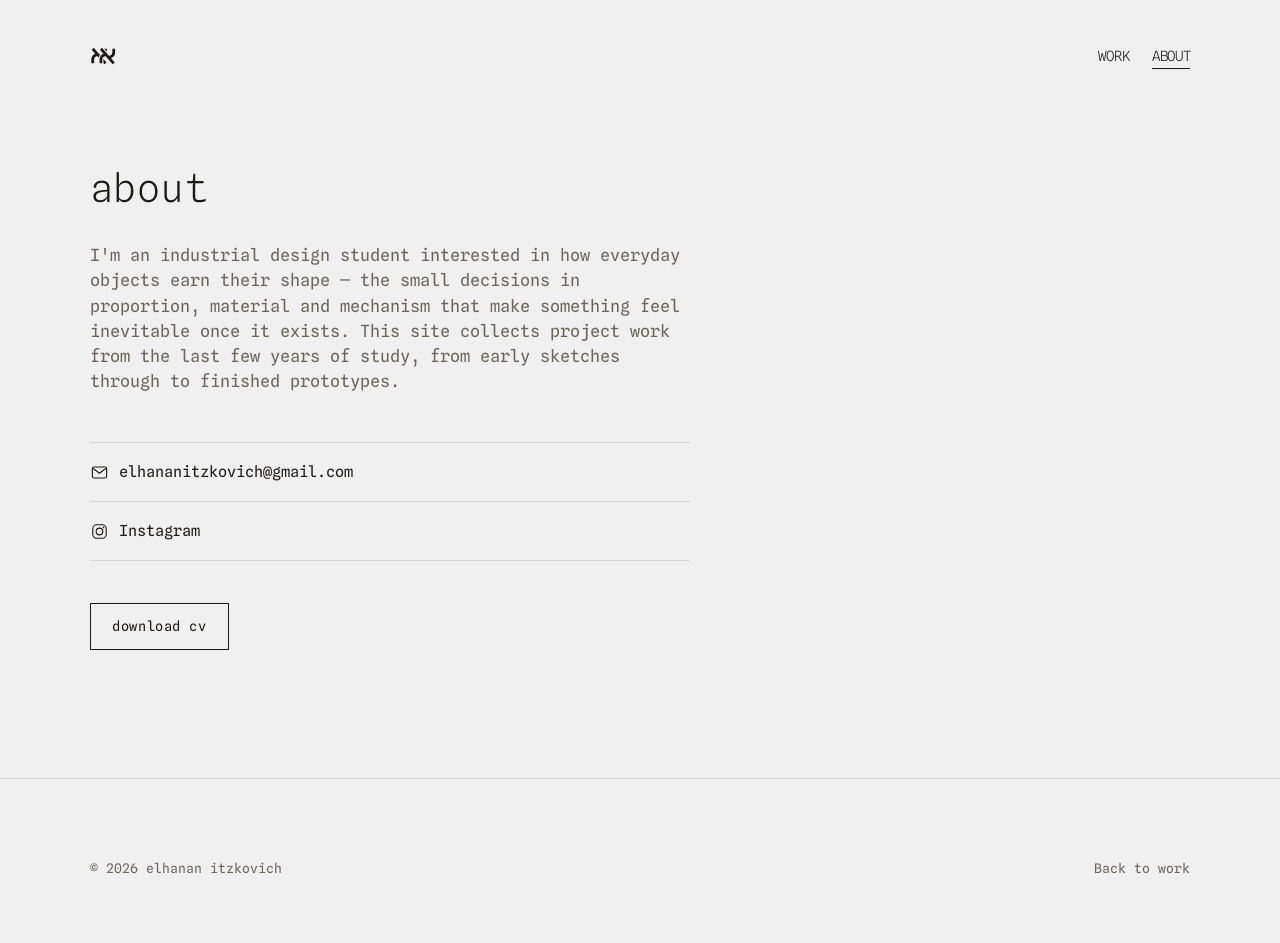
==== commit eb4aa3ad: "Give the menu two moves, and a disc to open onto The menu had an opening and a closing in several pi" ====
--- a/about.html
+++ b/about.html
@@ -29,10 +29,11 @@
       </svg>
     </a>
     <div class="nav-controls">
-      <!-- The ground the menu sits on once the dot is tapped: it grows
-           out of the dot, large enough to hold whatever the menu holds,
-           and runs off the corner of the screen. -->
-      <span class="menu-ground" aria-hidden="true"></span>
+      <!-- The ground the open menu reads against on a narrow screen,
+           where a work's photo and its text run the full width and pass
+           right under the words. It grows out of the dot, centred on the
+           middle of the menu's own text, and runs off the corner. -->
+      <span class="menu-disc" aria-hidden="true"></span>
       <div class="menu-row">
         <a href="index.html#work" data-nav="work">Work</a>
         <a href="about.html" data-nav="about">About</a>
--- a/style.css
+++ b/style.css
@@ -4,7 +4,7 @@
 @import url('https://fonts.googleapis.com/css2?family=Spline+Sans+Mono:wght@300..700&display=swap');
 
 :root {
-  --bg: #ffffff;
+  --bg: #f1f0f0;
   --fg: #1c1a17;
   --fg-soft: #6b6559;
   --fg-faint: #a39c8c;
@@ -18,11 +18,7 @@
      and on near-black on the dark one. */
   --plate: var(--bg);
 
-  /* One face for the whole site — the one the menu was already set in.
-     Three families (a display, a body, a mono) meant the name, the
-     captions and the nav links each spoke differently; now the only
-     thing that changes from one to the next is size, weight and
-     tracking. Set it here and every page follows. */
+  /* One face for the whole site.*/
   --font: 'Spline Sans Mono', ui-monospace, 'SF Mono', Menlo, monospace;
 
   --ease: cubic-bezier(.22, 1, .36, 1);
@@ -30,9 +26,9 @@
   --dur-med: .6s;
   /* How long the card's photo and text take to travel to the project
      page and back. */
-  --dur-lift: 1.1s;
+  --dur-lift: 1.5s;
   /* A work sliding aside for the next one. */
-  --dur-swipe: .45s;
+  --dur-swipe: .55s;
 
   --page-pad: 7vw;
   /* How far up the hover preview comes. Short of 1 on purpose: the photo
@@ -58,10 +54,10 @@
 
 @media (prefers-reduced-motion: reduce) {
   :root {
-    --dur-fast: .001s;
-    --dur-med: .001s;
-    --dur-lift: .001s;
-    --dur-swipe: .001s;
+    --dur-fast: .002s;
+    --dur-med: .002s;
+    --dur-lift: .002s;
+    --dur-swipe: .002s;
   }
 }
 
@@ -237,16 +233,18 @@
   animation: intro-up var(--dur-lift) var(--ease) both;
 }
 
+/* Nothing on the way out. It used to slide down off the bottom, which
+   meant the long paragraph was still on screen, travelling, after the
+   feed had been asked for — it read as the text turning up on the feed
+   and then being taken away. It climbs in when a work opens and it is
+   simply gone when one closes. */
 ::view-transition-old(project-intro) {
-  animation: intro-down var(--dur-med) var(--ease) both;
+  animation: none;
+  opacity: 0;
 }
 
 @keyframes intro-up {
   from { transform: translateY(70vh); }
-}
-
-@keyframes intro-down {
-  to { transform: translateY(70vh); }
 }
 
 /* A sideways flick on a project moves between works, so the page claims
@@ -372,7 +370,7 @@
 }
 
 /* ---------------------------------------------------------------------
-   Logo mark, on the opposite (left) side from the menu/dot, but on
+   Logo mark, on the opposite (left) side from the menu/dot on
    the same row — flex align-items:center on the shared .site-nav row
    keeps it vertically centered against the dot regardless of either
    element's own height, instead of lining them up by hand.
@@ -408,7 +406,7 @@
 }
 
 /* ---------------------------------------------------------------------
-   Nav: Work · About · Contact, collapsing into a dot on scroll.
+   Nav: Work · About, collapsing into a dot on scroll.
    ------------------------------------------------------------------- */
 .site-nav {
   /* Named, so that it sits out every page transition instead of being
@@ -432,30 +430,57 @@
   position: relative;
 }
 
-/* The disc the menu stands on once the dot has been tapped. It is
-   centred on the dot, so it reads as that dot opening up, and it is
-   sized in script from the menu's own box — add a third link and it
-   grows to hold it. Its radius easily clears the corner it sits in, so
-   what is on screen is a quarter of it. */
-.site-nav .menu-ground {
+/* ---------------------------------------------------------------------
+   The ground the open menu stands on, narrow screens only (the rest of
+   what only happens there is at the end of this section). Centred on
+   the middle of the menu's own text rather than on the dot — with the
+   words off to one side of it the curve around them read as lopsided —
+   and sized from the row's own box, so a third link widens it rather
+   than being drawn over its edge. Its radius clears the corner it sits
+   in, so part of it is off the screen, which is the intention.
+
+   Shut, it is nothing, sitting exactly where the dot sits: that offset
+   is the one number this turns on, and it falls out of the two sizes
+   already here rather than being measured in script — half of however
+   much wider than the row the disc is, less the dot's own radius. It
+   holds at any row width, which is what the measured version didn't.
+   ------------------------------------------------------------------- */
+.site-nav .menu-disc {
+  /* How much wider than the menu's text the disc is: enough that the
+     words sit well inside the curve rather than against it. */
+  --disc-grow: 72px;
+  --disc-tx: calc(var(--disc-grow) / -2 - 11px);
+  display: none;
   position: absolute;
   top: 50%;
-  right: calc(var(--dot-size, 22px) / 2);
-  width: var(--menu-d, 24rem);
-  height: var(--menu-d, 24rem);
+  left: 50%;
+  width: calc(100% + var(--disc-grow));
+  aspect-ratio: 1;
   border-radius: 50%;
   background: var(--fg);
-  transform: translate(50%, -50%) scale(0);
-  /* Past its size and then back to it, which is the gesture the dot
-     itself makes. An easing rather than keyframes, so that closing runs
-     the same curve backwards and nothing plays on a page that merely
-     loads scrolled. */
-  transition: transform var(--dur-med) cubic-bezier(.34, 1.56, .64, 1);
+  /* Behind the words, which is the whole point of it. */
+  z-index: 0;
   pointer-events: none;
-  z-index: 0;
+  transform: translate(var(--disc-tx), -50%) scale(0);
+  /* Closing is this transition: down to nothing at the dot's place, and
+     past the dot's own size on the way, so the dot arrives after it
+     rather than inside it — the script holds the dot's beat back by
+     exactly this long. Opening is the keyframes below, which need an
+     overshoot a transition can't give. */
+  transition: transform var(--dur-fast) var(--ease);
+}
+
+@keyframes disc-open {
+  /* About the dot's own size, counted in the disc's: it comes out of the
+     dot while the dot is going, so the two read as one circle. */
+  0% { transform: translate(var(--disc-tx), -50%) scale(.13); }
+  62% { transform: translate(-50%, -50%) scale(1.07); }
+  100% { transform: translate(-50%, -50%) scale(1); }
 }
 
 .site-nav .menu-row {
+  /* Above the disc. The row gets a stacking context of its own here, so
+     the dot is given one too rather than painting under the words. */
   position: relative;
   z-index: 1;
   display: flex;
@@ -473,7 +498,7 @@
 }
 
 .site-nav .menu-row a {
-  font-weight: 300;
+  font-weight: 200;
   text-transform: uppercase;
   letter-spacing: -.02em;
   position: relative;
@@ -502,6 +527,9 @@
   position: absolute;
   top: 50%;
   right: 0;
+  /* Above the row, which has a stacking context of its own for the
+     disc's sake; without this the dot paints under the words. */
+  z-index: 2;
   width: 22px;
   height: 22px;
   padding: 0;
@@ -524,18 +552,31 @@
   border-radius: 50%;
 }
 
+/* The dot comes back with a beat in it: out past its own size and then
+   settling onto it. I had this the other way round for a while, growing
+   to just under and then finishing the climb, which is what made it
+   look like it stopped halfway and set off again. */
 @keyframes dot-pop-in {
   0% { transform: translate(0, -50%) scale(0); }
   55% { transform: translate(0, -50%) scale(1.6); }
   100% { transform: translate(0, -50%) scale(1); }
 }
 
+/* Going, it is quick — one short beat out past itself and then nothing,
+   over the same quarter second that scrolling back to the top takes it
+   away in. The long version read as the dot dying while the menu opened
+   somewhere else; this one reads as the menu coming out of it. */
 @keyframes dot-pop-out {
   0% { transform: translate(0, -50%) scale(1); }
-  40% { transform: translate(0, -50%) scale(1.6); }
+  35% { transform: translate(0, -50%) scale(1.22); }
   100% { transform: translate(0, -50%) scale(0); }
 }
 
+/* Each state below says where it rests as well as how it gets there:
+   the keyframes only decorate the trip, and every one of them ends
+   exactly on the state that declared it. That is what lets the whole
+   lot be switched off on arrival (`.instant`, below) and still leave
+   the menu standing in the right place. */
 .site-nav.collapsed .menu-row {
   opacity: 0;
   pointer-events: none;
@@ -544,6 +585,7 @@
 
 .site-nav.collapsed .dot {
   opacity: 1;
+  transform: translate(0, -50%) scale(1);
   animation: dot-pop-in var(--dur-med) var(--ease) both;
 }
 
@@ -555,17 +597,24 @@
 
 .site-nav.collapsed.expanded .dot {
   opacity: 0;
-  animation: dot-pop-out var(--dur-med) var(--ease) both;
-}
-
-.site-nav.collapsed.expanded .menu-ground {
-  transform: translate(50%, -50%) scale(1);
-}
-
-/* Reading against the disc rather than against the page. */
-.site-nav.collapsed.expanded .menu-row a,
-.site-nav.collapsed.expanded .menu-row {
-  color: var(--bg);
+  transform: translate(0, -50%) scale(0);
+  animation: dot-pop-out var(--dur-fast) var(--ease) both;
+}
+
+/* A page arrives in whatever state the page before it was left in, and
+   when that is the state it belongs in there is nothing to watch: the
+   menu was never the thing you navigated. On for the first frame of
+   every page, and for as long as an arrival that does change the menu
+   stands in the old state waiting for the transition to be over.
+
+   !important rather than a selector long enough to beat the states
+   above: every one of them has to lose to this, and it is on for a
+   frame. */
+.site-nav.instant .menu-row,
+.site-nav.instant .menu-disc,
+.site-nav.instant .dot {
+  transition: none !important;
+  animation: none !important;
 }
 
 @media (hover: hover) and (pointer: fine) {
@@ -576,7 +625,52 @@
   }
   .site-nav.collapsed:hover .dot {
     opacity: 0;
-    animation: dot-pop-out var(--dur-med) var(--ease) both;
+    transform: translate(0, -50%) scale(0);
+    animation: dot-pop-out var(--dur-fast) var(--ease) both;
+  }
+}
+
+/* ---------------------------------------------------------------------
+   Narrow screens: the open menu on its disc. This is where a work runs
+   the full width of the screen and its text passes directly under the
+   menu, with nothing for the words to be read against. Wider than this
+   the card never reaches the menu's corner, and the disc would be a
+   dark shape over an empty margin.
+   ------------------------------------------------------------------- */
+@media (max-width: 720px) {
+  .site-nav .menu-disc { display: block; }
+
+  .site-nav.collapsed.expanded .menu-disc {
+    transform: translate(-50%, -50%) scale(1);
+    animation: disc-open var(--dur-med) var(--ease) both;
+  }
+
+  /* Read against the disc rather than against the page. Coming back the
+     other way the ink waits out the disc's own trip down, so the words
+     are never light on a light page — by the time it lands they are all
+     but gone anyway. */
+  .site-nav .menu-row a { transition: color 0s var(--dur-fast); }
+
+  .site-nav.collapsed.expanded .menu-row a {
+    color: var(--bg);
+    transition: color 0s;
+  }
+
+  /* The dot holds still for the length of the disc's trip down and then
+     plays its own arrival, instead of the two landing in one frame. The
+     nav wears this only while a disc is actually shutting. */
+  .site-nav.disc-closing .dot { animation-delay: var(--dur-fast); }
+}
+
+@media (max-width: 720px) and (hover: hover) and (pointer: fine) {
+  .site-nav.collapsed:hover .menu-disc {
+    transform: translate(-50%, -50%) scale(1);
+    animation: disc-open var(--dur-med) var(--ease) both;
+  }
+
+  .site-nav.collapsed:hover .menu-row a {
+    color: var(--bg);
+    transition: color 0s;
   }
 }
 
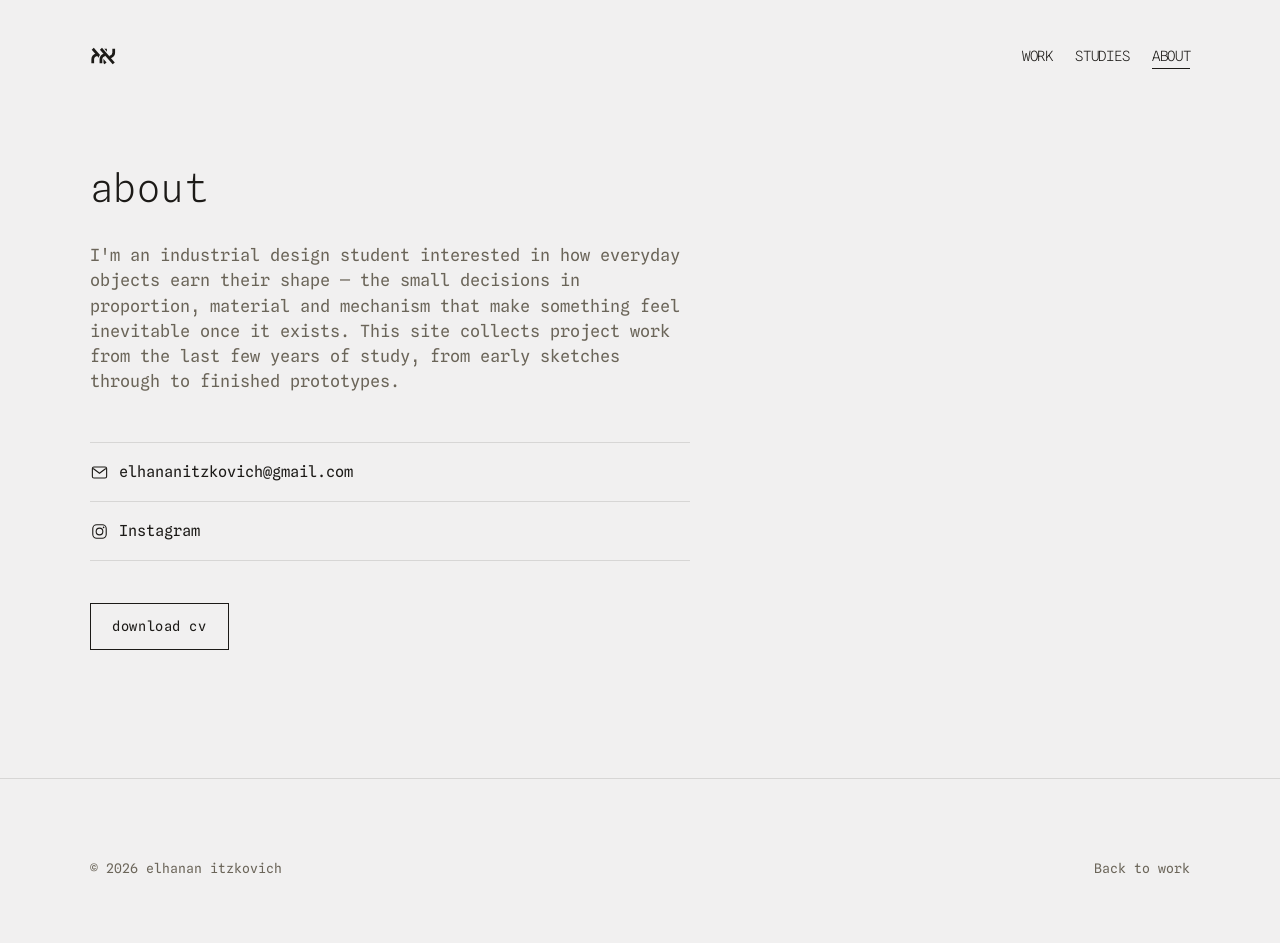
==== commit 5bd8a450: "Lay the degree out year by year, a page to each course Studies is an index: the years, and under eac" ====
--- a/about.html
+++ b/about.html
@@ -36,6 +36,7 @@
       <span class="menu-disc" aria-hidden="true"></span>
       <div class="menu-row">
         <a href="index.html#work" data-nav="work">Work</a>
+        <a href="studies.html" data-nav="studies">Studies</a>
         <a href="about.html" data-nav="about">About</a>
       </div>
       <button class="dot" aria-label="Open menu" type="button"></button>
--- a/style.css
+++ b/style.css
@@ -424,6 +424,23 @@
   flex-direction: row;
   justify-content: space-between;
   align-items: center;
+}
+
+/* The two pages' menus are the same piece of furniture, so there is
+   nothing to cross-fade between them: the picture of the one you are
+   leaving is dropped outright, and the live menu of the page you are
+   arriving at is there at full strength from the first frame, free to
+   play its own open or close while the page comes in. Left to the
+   browser the old picture lay over the new one for the length of the
+   trip — a second and a half of a dot dissolving while a row appeared
+   underneath it, which is what made every arrival look like it was
+   animating the menu, and what no animation of ours could be seen
+   through. */
+::view-transition-old(site-nav) { display: none; }
+
+::view-transition-new(site-nav) {
+  animation: none;
+  opacity: 1;
 }
 
 .site-nav .nav-controls {
@@ -572,11 +589,8 @@
   100% { transform: translate(0, -50%) scale(0); }
 }
 
-/* Each state below says where it rests as well as how it gets there:
-   the keyframes only decorate the trip, and every one of them ends
-   exactly on the state that declared it. That is what lets the whole
-   lot be switched off on arrival (`.instant`, below) and still leave
-   the menu standing in the right place. */
+/* The states. Each one only says where the menu rests in it — nothing
+   here animates. */
 .site-nav.collapsed .menu-row {
   opacity: 0;
   pointer-events: none;
@@ -586,7 +600,6 @@
 .site-nav.collapsed .dot {
   opacity: 1;
   transform: translate(0, -50%) scale(1);
-  animation: dot-pop-in var(--dur-med) var(--ease) both;
 }
 
 .site-nav.collapsed.expanded .menu-row {
@@ -598,23 +611,41 @@
 .site-nav.collapsed.expanded .dot {
   opacity: 0;
   transform: translate(0, -50%) scale(0);
-  animation: dot-pop-out var(--dur-fast) var(--ease) both;
-}
-
-/* A page arrives in whatever state the page before it was left in, and
-   when that is the state it belongs in there is nothing to watch: the
-   menu was never the thing you navigated. On for the first frame of
-   every page, and for as long as an arrival that does change the menu
-   stands in the old state waiting for the transition to be over.
-
-   !important rather than a selector long enough to beat the states
-   above: every one of them has to lose to this, and it is on for a
-   frame. */
+}
+
+/* And the two moves, which the nav wears for as long as they take. The
+   row and the disc travel on the transitions declared with them, which
+   only ever run when something has actually changed; the dot's beat is
+   a keyframe animation, and a keyframe animation has no such sense. It
+   starts whenever the rule that carries it begins to apply — and the
+   state rules above begin to apply the moment a page is allowed to
+   animate at all. That is why every arrival had the dot beating on its
+   own, over a menu that hadn't changed. A move is something that
+   happens, so something has to say that it is happening: the script
+   puts one of these on, and the states above hold the place it ends on,
+   so taking it off again changes nothing. */
+.site-nav.shutting.collapsed .dot {
+  animation: dot-pop-in var(--dur-med) var(--ease);
+}
+
+/* Both of the ways the dot has somewhere to go: the row opening over it
+   where it stands, and the top of the page, where there is no dot. */
+.site-nav.opening:not(.collapsed) .dot,
+.site-nav.opening.collapsed.expanded .dot {
+  animation: dot-pop-out var(--dur-fast) var(--ease);
+}
+
+/* The first frame of every page, and the few after it while the menu is
+   standing in the state the page before it was left in. It takes the
+   transitions off, so that being born in a state is not the same thing
+   as moving into one — and nothing else, since a transition that is
+   never asked to run is the one thing that leaves no mark when the rule
+   goes away. */
 .site-nav.instant .menu-row,
+.site-nav.instant .menu-row a,
 .site-nav.instant .menu-disc,
 .site-nav.instant .dot {
   transition: none !important;
-  animation: none !important;
 }
 
 @media (hover: hover) and (pointer: fine) {
@@ -626,7 +657,11 @@
   .site-nav.collapsed:hover .dot {
     opacity: 0;
     transform: translate(0, -50%) scale(0);
-    animation: dot-pop-out var(--dur-fast) var(--ease) both;
+  }
+  /* The pointer arriving and leaving are moves like any other; the
+     script says so on mouseenter and mouseleave. */
+  .site-nav.opening.collapsed:hover .dot {
+    animation: dot-pop-out var(--dur-fast) var(--ease);
   }
 }
 
@@ -642,7 +677,10 @@
 
   .site-nav.collapsed.expanded .menu-disc {
     transform: translate(-50%, -50%) scale(1);
-    animation: disc-open var(--dur-med) var(--ease) both;
+  }
+
+  .site-nav.opening.collapsed.expanded .menu-disc {
+    animation: disc-open var(--dur-med) var(--ease);
   }
 
   /* Read against the disc rather than against the page. Coming back the
@@ -659,13 +697,16 @@
   /* The dot holds still for the length of the disc's trip down and then
      plays its own arrival, instead of the two landing in one frame. The
      nav wears this only while a disc is actually shutting. */
-  .site-nav.disc-closing .dot { animation-delay: var(--dur-fast); }
+  .site-nav.disc-closing.shutting .dot { animation-delay: var(--dur-fast); }
 }
 
 @media (max-width: 720px) and (hover: hover) and (pointer: fine) {
   .site-nav.collapsed:hover .menu-disc {
     transform: translate(-50%, -50%) scale(1);
-    animation: disc-open var(--dur-med) var(--ease) both;
+  }
+
+  .site-nav.opening.collapsed:hover .menu-disc {
+    animation: disc-open var(--dur-med) var(--ease);
   }
 
   .site-nav.collapsed:hover .menu-row a {
@@ -1442,6 +1483,171 @@
 /* ---------------------------------------------------------------------
    About page
    ------------------------------------------------------------------- */
+/* ---------------------------------------------------------------------
+   Studies: the index of years and courses, and the header a course's
+   own page carries above its feed.
+   ------------------------------------------------------------------- */
+.studies-main {
+  padding: 10rem var(--page-pad) 8rem;
+  /* The measure in characters, as on the about page — a monospace
+     fits about two thirds of the letters a proportional face does in
+     the same em. Wider than the bio's column, because these rows carry
+     a name at one end and a count at the other. */
+  max-width: calc(68ch + 2 * var(--page-pad));
+}
+
+.studies-main h1 {
+  font-weight: 300;
+  font-size: clamp(1.8rem, 4vw, 2.4rem);
+  letter-spacing: .02em;
+  margin: 0 0 1.6rem;
+  text-transform: lowercase;
+}
+
+.studies-main .studies-intro {
+  font-size: 1.05rem;
+  color: var(--fg-soft);
+  margin: 0 0 3.2rem;
+}
+
+.study-year { margin-bottom: 3.4rem; }
+.study-year:last-child { margin-bottom: 0; }
+
+/* The year is a label standing over its courses, not a second heading
+   competing with the page's own. */
+.study-year .year-title {
+  font-weight: 400;
+  font-size: .78rem;
+  letter-spacing: .14em;
+  text-transform: uppercase;
+  color: var(--fg-faint);
+  margin: 0 0 1rem;
+}
+
+.study-year .year-blurb {
+  font-size: .95rem;
+  color: var(--fg-soft);
+  margin: 0 0 1.2rem;
+}
+
+.course-links {
+  display: flex;
+  flex-direction: column;
+  border-top: 1px solid var(--border);
+}
+
+.course-links a {
+  display: flex;
+  justify-content: space-between;
+  align-items: baseline;
+  gap: 1.2em;
+  padding: 1.15rem 0;
+  border-bottom: 1px solid var(--border);
+}
+
+.course-links .course-main {
+  display: flex;
+  align-items: baseline;
+  gap: .9em;
+  flex-wrap: wrap;
+}
+
+.course-links .course-name {
+  font-size: 1.02rem;
+  letter-spacing: .01em;
+  color: var(--fg-soft);
+  transition: color var(--dur-fast) var(--ease);
+}
+
+.course-links .course-count {
+  font-size: .72rem;
+  letter-spacing: .1em;
+  text-transform: uppercase;
+  color: var(--fg-faint);
+}
+
+/* The arrow waits for the pointer, the same way the about page's rows
+   do — and on a touch screen, where there is no pointer to find it
+   with, it is simply there. */
+.course-links a .arrow {
+  flex: none;
+  opacity: 0;
+  transform: translateX(-4px);
+  transition: opacity var(--dur-fast) var(--ease),
+              transform var(--dur-fast) var(--ease);
+}
+
+@media (hover: hover) and (pointer: fine) {
+  .course-links a:hover .arrow {
+    opacity: 1;
+    transform: translateX(0);
+  }
+  .course-links a:hover .course-name { color: var(--fg); }
+}
+
+@media (hover: none), (pointer: coarse) {
+  .course-links a .arrow {
+    opacity: 1;
+    transform: translateX(0);
+  }
+}
+
+/* A course's own page. Its header reads like a work's — the way back
+   above, the name of the thing, a line about it — and the feed of
+   cards follows underneath. */
+.course-header {
+  padding: 9rem var(--page-pad) 0;
+  max-width: calc(68ch + 2 * var(--page-pad));
+}
+
+.course-header .back-link {
+  display: inline-flex;
+  align-items: center;
+  gap: .5em;
+  font-size: .8rem;
+  letter-spacing: .04em;
+  color: var(--fg-soft);
+  margin-bottom: 2.4rem;
+}
+
+.course-header .back-link:hover { color: var(--fg); }
+
+.course-header .course-year {
+  font-size: .72rem;
+  letter-spacing: .14em;
+  text-transform: uppercase;
+  color: var(--fg-faint);
+  margin: 0 0 .9rem;
+}
+
+.course-header .course-title {
+  font-weight: 300;
+  font-size: clamp(1.9rem, 5vw, 3rem);
+  letter-spacing: .02em;
+  line-height: 1.08;
+  margin: 0;
+  text-transform: lowercase;
+}
+
+.course-header .course-blurb {
+  font-size: 1.02rem;
+  color: var(--fg-soft);
+  margin: 1.2rem 0 0;
+  max-width: 60ch;
+}
+
+/* A course with nothing in it yet. */
+.feed-empty {
+  font-size: .95rem;
+  color: var(--fg-faint);
+  margin: 0;
+}
+
+@media (max-width: 720px) {
+  .studies-main { padding-top: 8rem; }
+  .course-header { padding-top: 8rem; }
+}
+
 .about-main {
   padding: 10rem var(--page-pad) 8rem;
   /* The measure, in characters rather than ems. A monospace fits barely
